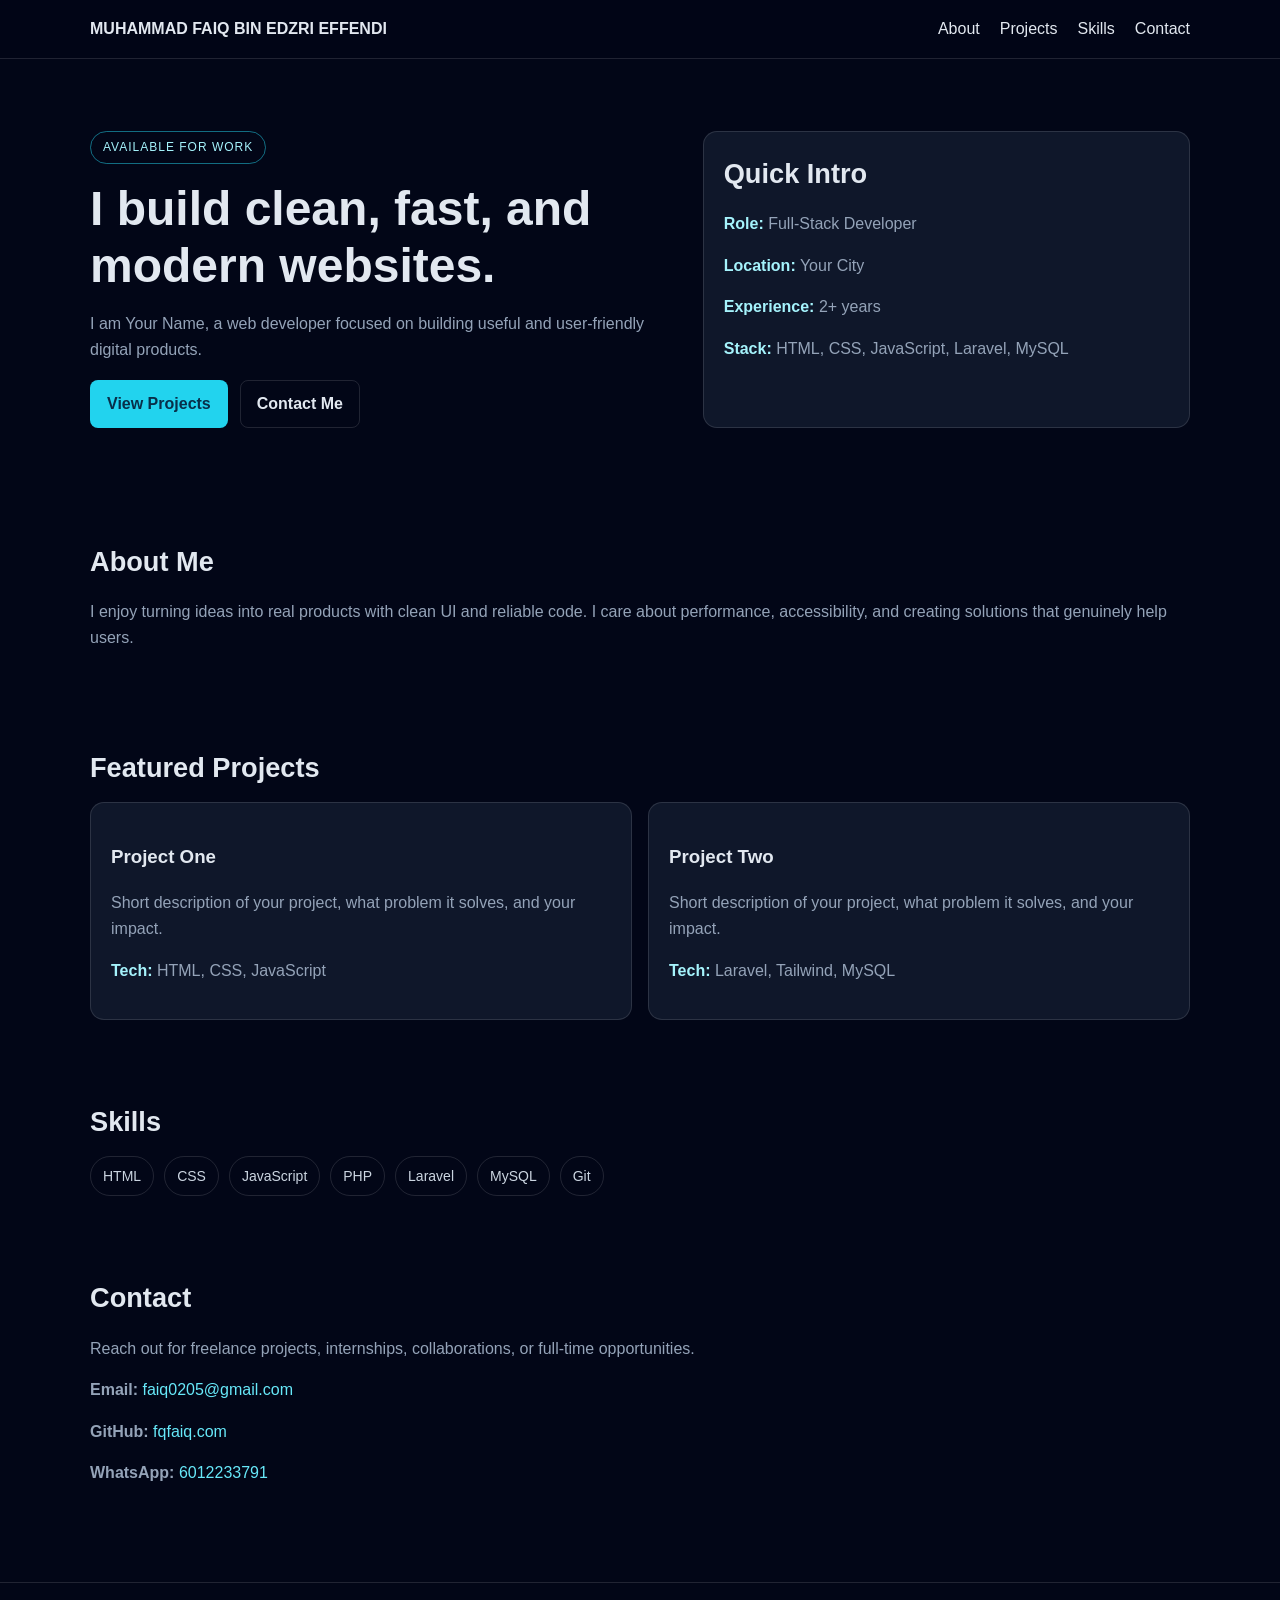
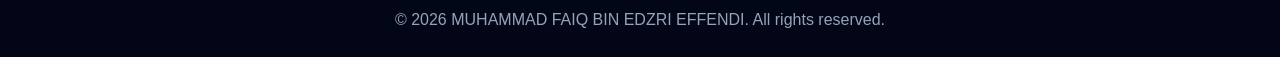
==== index.html @ 5e830b45 "Update index.html" ====
<!DOCTYPE html>
<html lang="en">
<head>
    <meta charset="UTF-8">
    <meta name="viewport" content="width=device-width, initial-scale=1.0">
    <title>MUHAMMAD FAIQ BIN EDZRI EFFENDI | Portfolio</title>
    <meta name="description" content="Personal portfolio website of Your Name.">
    <style>
        :root {
            --bg: #020617;
            --surface: #0f172a;
            --text: #e2e8f0;
            --muted: #94a3b8;
            --accent: #22d3ee;
            --border: rgba(255, 255, 255, 0.12);
        }

        * { box-sizing: border-box; }

        html { scroll-behavior: smooth; }

        body {
            margin: 0;
            font-family: Arial, Helvetica, sans-serif;
            background: var(--bg);
            color: var(--text);
            line-height: 1.6;
        }

        .container {
            width: min(1100px, 92%);
            margin: 0 auto;
        }

        header {
            position: sticky;
            top: 0;
            background: rgba(2, 6, 23, 0.9);
            border-bottom: 1px solid var(--border);
            backdrop-filter: blur(8px);
            z-index: 100;
        }

        nav {
            display: flex;
            justify-content: space-between;
            align-items: center;
            padding: 16px 0;
        }

        nav ul {
            list-style: none;
            display: flex;
            gap: 20px;
            padding: 0;
            margin: 0;
        }

        a { color: inherit; text-decoration: none; }
        nav a:hover { color: var(--accent); }

        .hero {
            display: grid;
            grid-template-columns: 1.2fr 1fr;
            gap: 28px;
            padding: 72px 0;
        }

        .badge {
            display: inline-block;
            padding: 6px 12px;
            border: 1px solid rgba(34, 211, 238, 0.5);
            border-radius: 999px;
            color: #a5f3fc;
            font-size: 12px;
            letter-spacing: 1px;
            text-transform: uppercase;
        }

        h1 { font-size: clamp(2rem, 4vw, 3rem); line-height: 1.2; margin: 16px 0; }
        h2 { font-size: 1.7rem; margin: 0 0 12px; }

        p { color: var(--muted); }

        .btns {
            display: flex;
            flex-wrap: wrap;
            gap: 12px;
            margin-top: 18px;
        }

        .btn {
            padding: 10px 16px;
            border-radius: 8px;
            border: 1px solid var(--border);
            font-weight: 600;
        }

        .btn.primary {
            background: var(--accent);
            color: #082f49;
            border-color: transparent;
        }

        .panel, .card {
            background: var(--surface);
            border: 1px solid var(--border);
            border-radius: 14px;
            padding: 20px;
        }

        section { padding: 40px 0; }

        .projects {
            display: grid;
            grid-template-columns: repeat(2, minmax(0, 1fr));
            gap: 16px;
        }

        .chips {
            display: flex;
            flex-wrap: wrap;
            gap: 10px;
        }

        .chip {
            padding: 8px 12px;
            border: 1px solid var(--border);
            border-radius: 999px;
            color: #cbd5e1;
            font-size: 14px;
        }

        footer {
            border-top: 1px solid var(--border);
            margin-top: 40px;
            padding: 24px 0;
            text-align: center;
            color: var(--muted);
        }

        @media (max-width: 800px) {
            nav ul { display: none; }
            .hero, .projects { grid-template-columns: 1fr; }
        }
    </style>
</head>
<body>
    <header>
        <div class="container">
            <nav>
                <a href="#home"><strong>MUHAMMAD FAIQ BIN EDZRI EFFENDI</strong></a>
                <ul>
                    <li><a href="#about">About</a></li>
                    <li><a href="#projects">Projects</a></li>
                    <li><a href="#skills">Skills</a></li>
                    <li><a href="#contact">Contact</a></li>
                </ul>
            </nav>
        </div>
    </header>

    <main class="container">
        <section id="home" class="hero">
            <div>
                <span class="badge">Available for work</span>
                <h1>I build clean, fast, and modern websites.</h1>
                <p>
                    I am Your Name, a web developer focused on building useful and user-friendly digital products.
                </p>
                <div class="btns">
                    <a class="btn primary" href="#projects">View Projects</a>
                    <a class="btn" href="#contact">Contact Me</a>
                </div>
            </div>

            <aside class="panel">
                <h2>Quick Intro</h2>
                <p><strong style="color:#a5f3fc;">Role:</strong> Full-Stack Developer</p>
                <p><strong style="color:#a5f3fc;">Location:</strong> Your City</p>
                <p><strong style="color:#a5f3fc;">Experience:</strong> 2+ years</p>
                <p><strong style="color:#a5f3fc;">Stack:</strong> HTML, CSS, JavaScript, Laravel, MySQL</p>
            </aside>
        </section>

        <section id="about">
            <h2>About Me</h2>
            <p>
                I enjoy turning ideas into real products with clean UI and reliable code.
                I care about performance, accessibility, and creating solutions that genuinely help users.
            </p>
        </section>

        <section id="projects">
            <h2>Featured Projects</h2>
            <div class="projects">
                <article class="card">
                    <h3>Project One</h3>
                    <p>Short description of your project, what problem it solves, and your impact.</p>
                    <p><strong style="color:#a5f3fc;">Tech:</strong> HTML, CSS, JavaScript</p>
                </article>
                <article class="card">
                    <h3>Project Two</h3>
                    <p>Short description of your project, what problem it solves, and your impact.</p>
                    <p><strong style="color:#a5f3fc;">Tech:</strong> Laravel, Tailwind, MySQL</p>
                </article>
            </div>
        </section>

        <section id="skills">
            <h2>Skills</h2>
            <div class="chips">
                <span class="chip">HTML</span>
                <span class="chip">CSS</span>
                <span class="chip">JavaScript</span>
                <span class="chip">PHP</span>
                <span class="chip">Laravel</span>
                <span class="chip">MySQL</span>
                <span class="chip">Git</span>
            </div>
        </section>

        <section id="contact">
            <h2>Contact</h2>
            <p>Reach out for freelance projects, internships, collaborations, or full-time opportunities.</p>
            <p><strong>Email:</strong> <a href="mailto:faiq0205@gmail.com" style="color:#67e8f9;">faiq0205@gmail.com</a></p>
            <p><strong>GitHub:</strong> <a href="https://fqfaiq.com/yourusername" style="color:#67e8f9;">fqfaiq.com</a></p>
            <p><strong>WhatsApp:</strong> <a href="https://wa.me/6012233791" style="color:#67e8f9;">6012233791</a></p>
        </section>
    </main>

    <footer>
        <div class="container">© <span id="year"></span> MUHAMMAD FAIQ BIN EDZRI EFFENDI. All rights reserved.</div>
    </footer>

    <script>
        document.getElementById("year").textContent = new Date().getFullYear();
    </script>
</body>
</html>
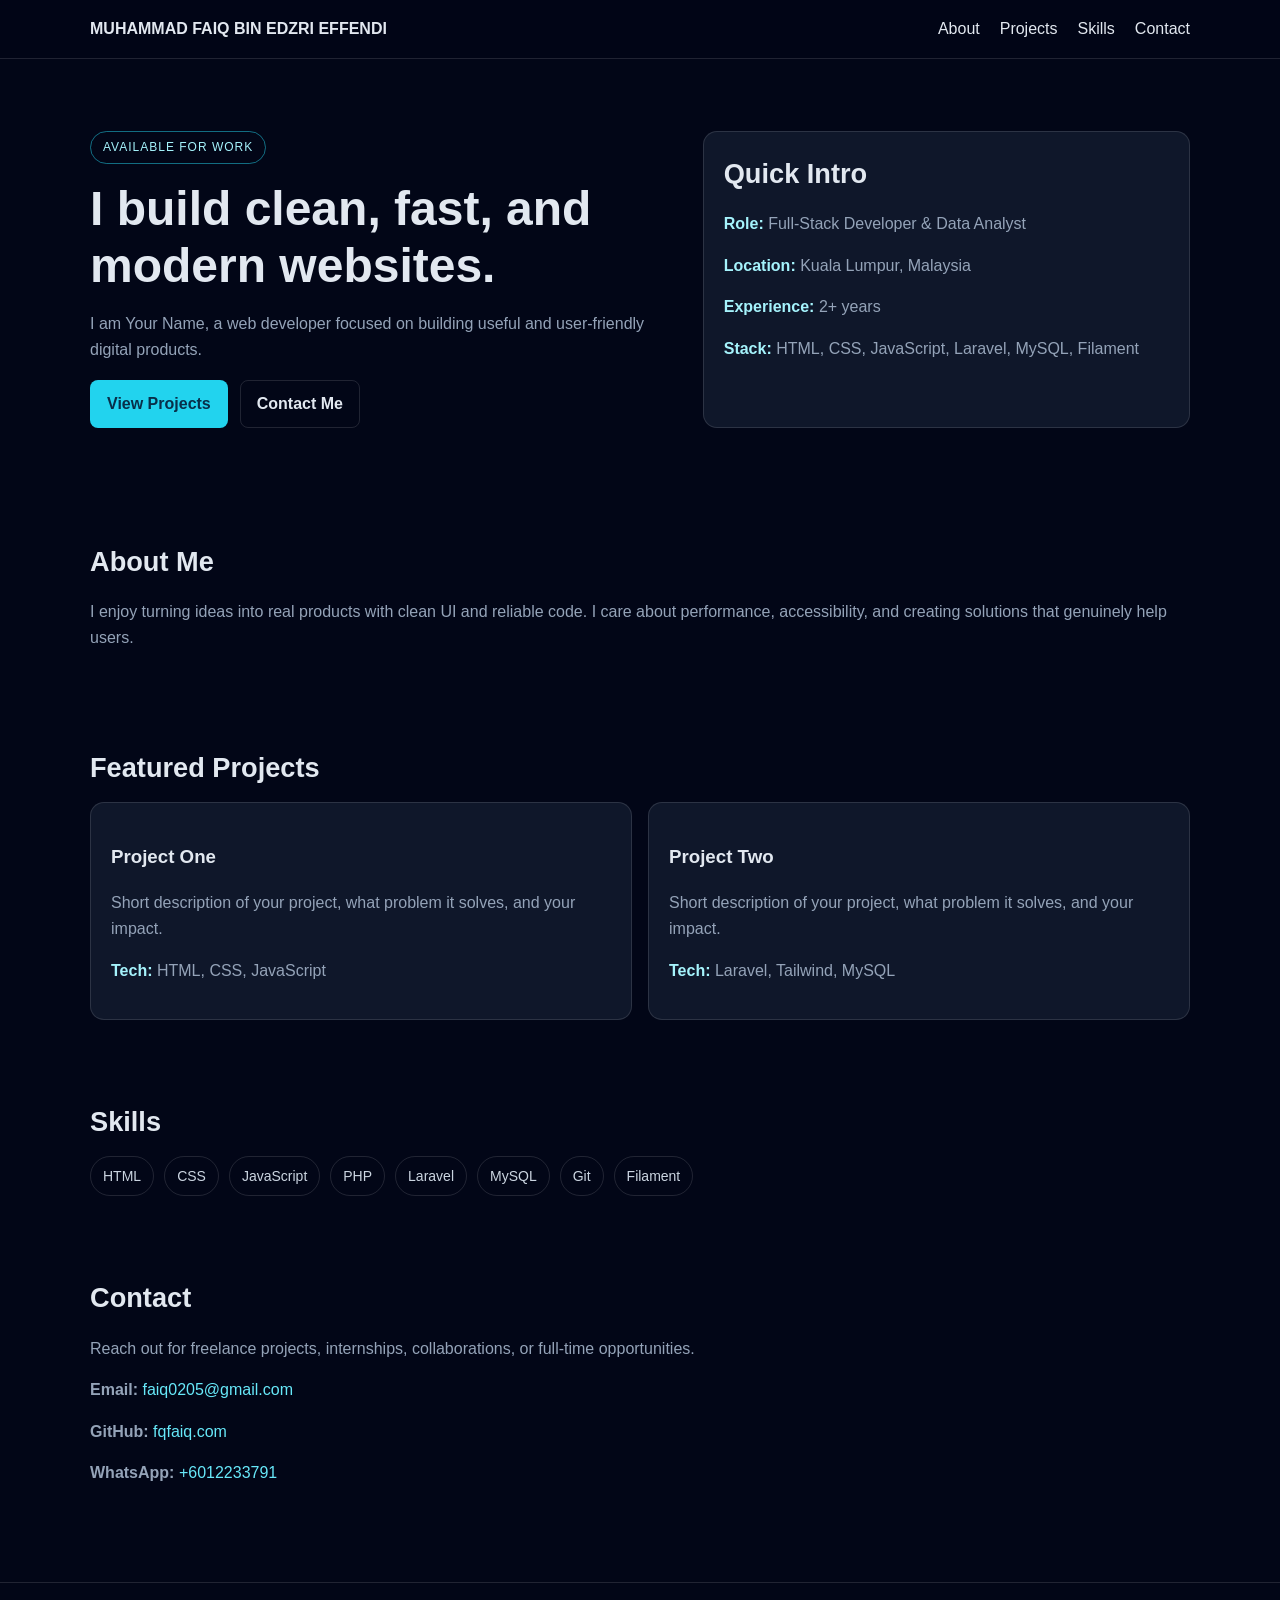
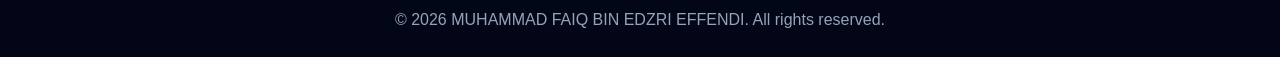
==== commit f784a2b7: "More update on the portfolio" ====
--- a/index.html
+++ b/index.html
@@ -3,7 +3,7 @@
 <head>
     <meta charset="UTF-8">
     <meta name="viewport" content="width=device-width, initial-scale=1.0">
-    <title>MUHAMMAD FAIQ BIN EDZRI EFFENDI | Portfolio</title>
+    <title>Portfolio</title>
     <meta name="description" content="Personal portfolio website of Your Name.">
     <style>
         :root {
@@ -176,10 +176,10 @@
 
             <aside class="panel">
                 <h2>Quick Intro</h2>
-                <p><strong style="color:#a5f3fc;">Role:</strong> Full-Stack Developer</p>
-                <p><strong style="color:#a5f3fc;">Location:</strong> Your City</p>
+                <p><strong style="color:#a5f3fc;">Role:</strong> Full-Stack Developer & Data Analyst</p>
+                <p><strong style="color:#a5f3fc;">Location:</strong> Kuala Lumpur, Malaysia</p>
                 <p><strong style="color:#a5f3fc;">Experience:</strong> 2+ years</p>
-                <p><strong style="color:#a5f3fc;">Stack:</strong> HTML, CSS, JavaScript, Laravel, MySQL</p>
+                <p><strong style="color:#a5f3fc;">Stack:</strong> HTML, CSS, JavaScript, Laravel, MySQL, Filament</p>
             </aside>
         </section>
 
@@ -217,6 +217,7 @@
                 <span class="chip">Laravel</span>
                 <span class="chip">MySQL</span>
                 <span class="chip">Git</span>
+                <span class="chip">Filament</span>
             </div>
         </section>
 
@@ -224,8 +225,8 @@
             <h2>Contact</h2>
             <p>Reach out for freelance projects, internships, collaborations, or full-time opportunities.</p>
             <p><strong>Email:</strong> <a href="mailto:faiq0205@gmail.com" style="color:#67e8f9;">faiq0205@gmail.com</a></p>
-            <p><strong>GitHub:</strong> <a href="https://fqfaiq.com/yourusername" style="color:#67e8f9;">fqfaiq.com</a></p>
-            <p><strong>WhatsApp:</strong> <a href="https://wa.me/6012233791" style="color:#67e8f9;">6012233791</a></p>
+            <p><strong>GitHub:</strong> <a href="https://github.com/fqfaiq" style="color:#67e8f9;">fqfaiq.com</a></p>
+            <p><strong>WhatsApp:</strong> <a href="https://wa.me/6012233791" style="color:#67e8f9;">+6012233791</a></p>
         </section>
     </main>
 
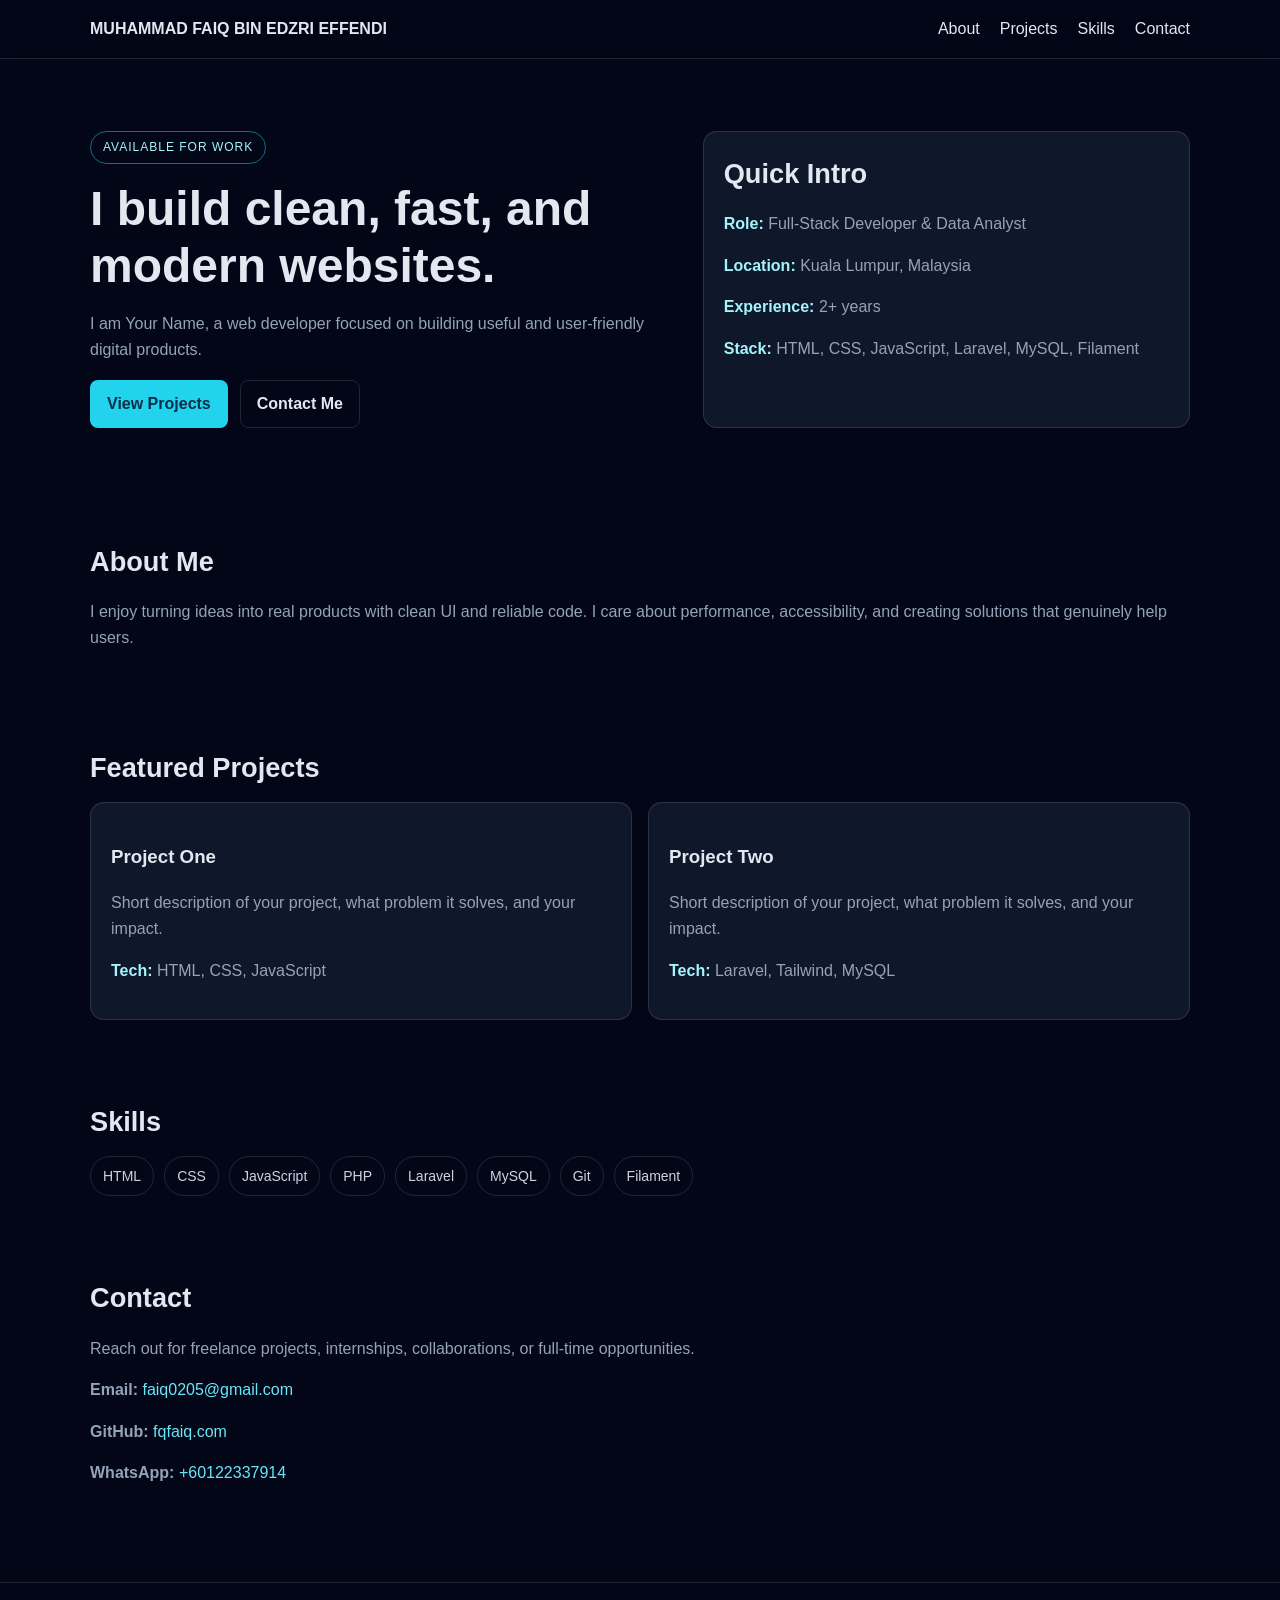
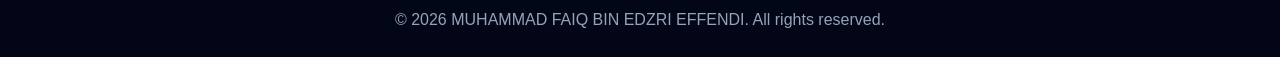
==== commit 3592a39e: "little changes" ====
--- a/index.html
+++ b/index.html
@@ -226,7 +226,7 @@
             <p>Reach out for freelance projects, internships, collaborations, or full-time opportunities.</p>
             <p><strong>Email:</strong> <a href="mailto:faiq0205@gmail.com" style="color:#67e8f9;">faiq0205@gmail.com</a></p>
             <p><strong>GitHub:</strong> <a href="https://github.com/fqfaiq" style="color:#67e8f9;">fqfaiq.com</a></p>
-            <p><strong>WhatsApp:</strong> <a href="https://wa.me/6012233791" style="color:#67e8f9;">+6012233791</a></p>
+            <p><strong>WhatsApp:</strong> <a href="https://wa.me/+60122337914" style="color:#67e8f9;">+60122337914</a></p>
         </section>
     </main>
 
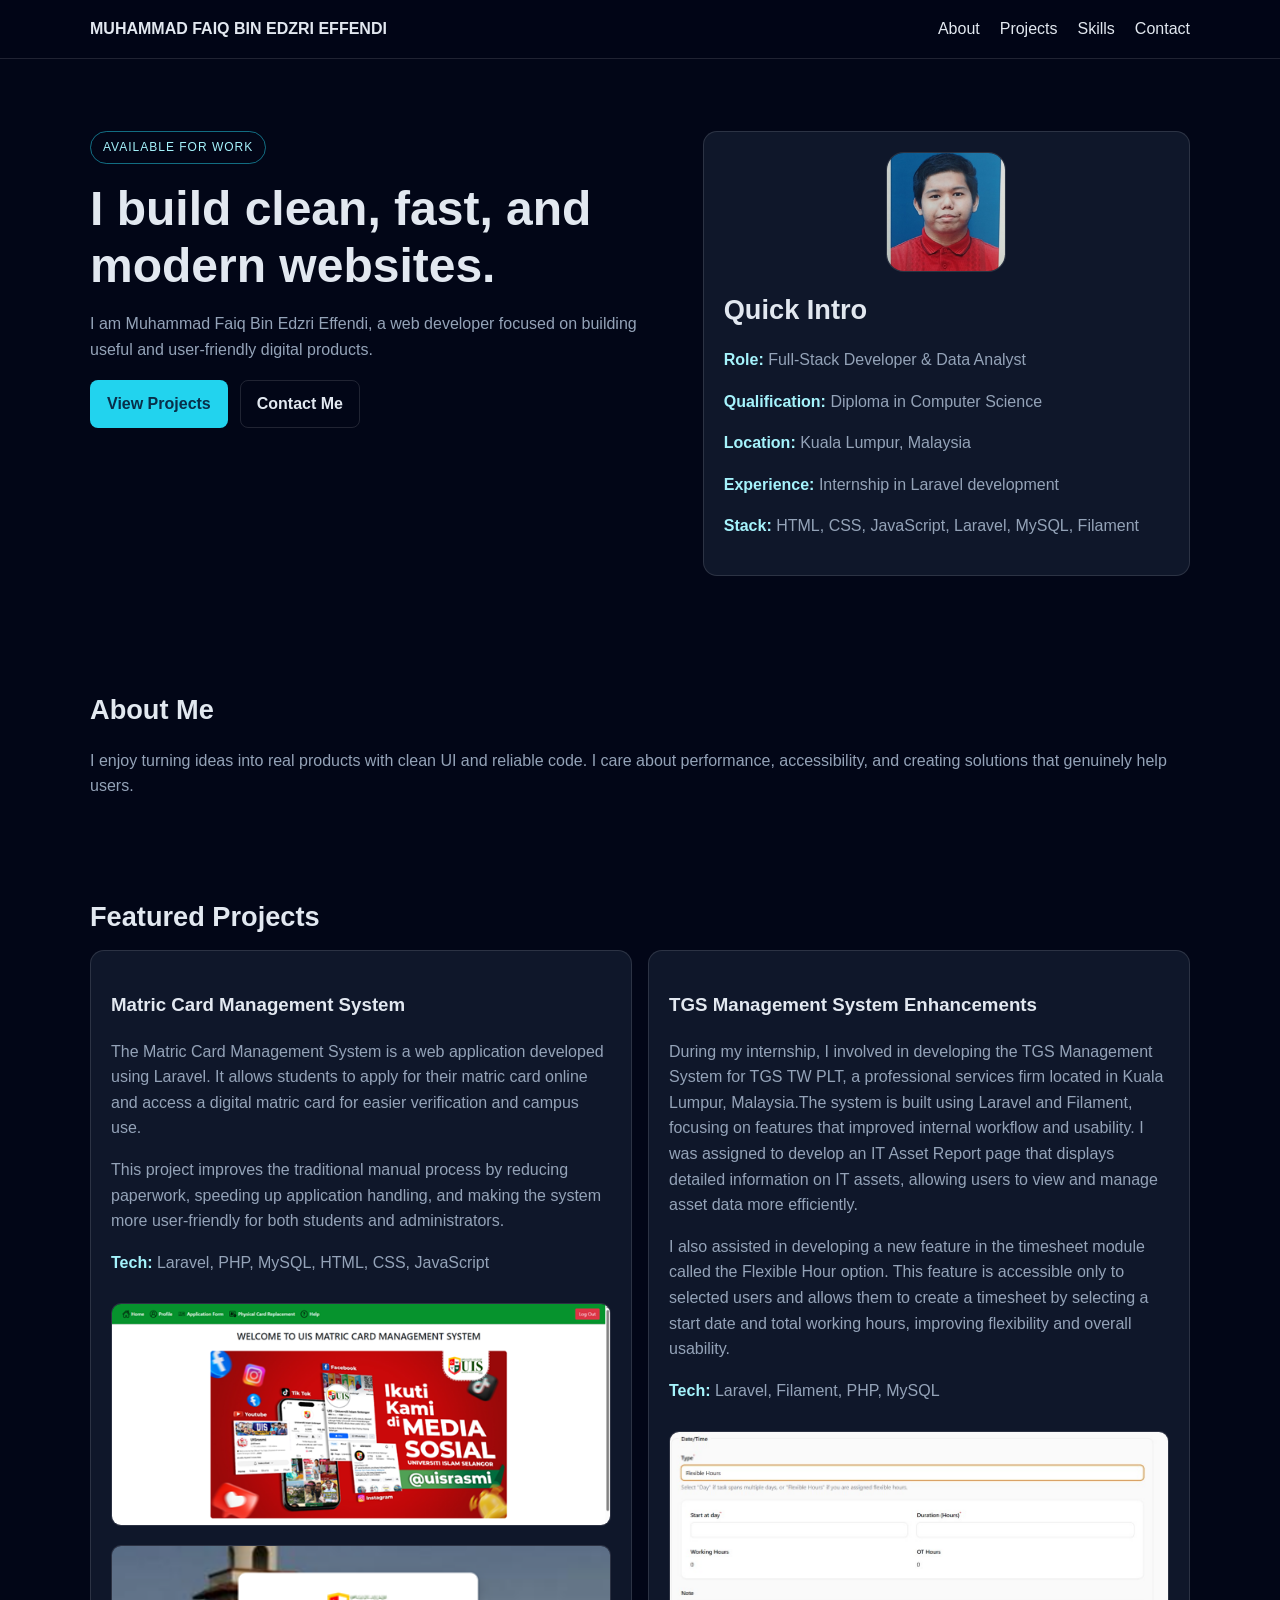
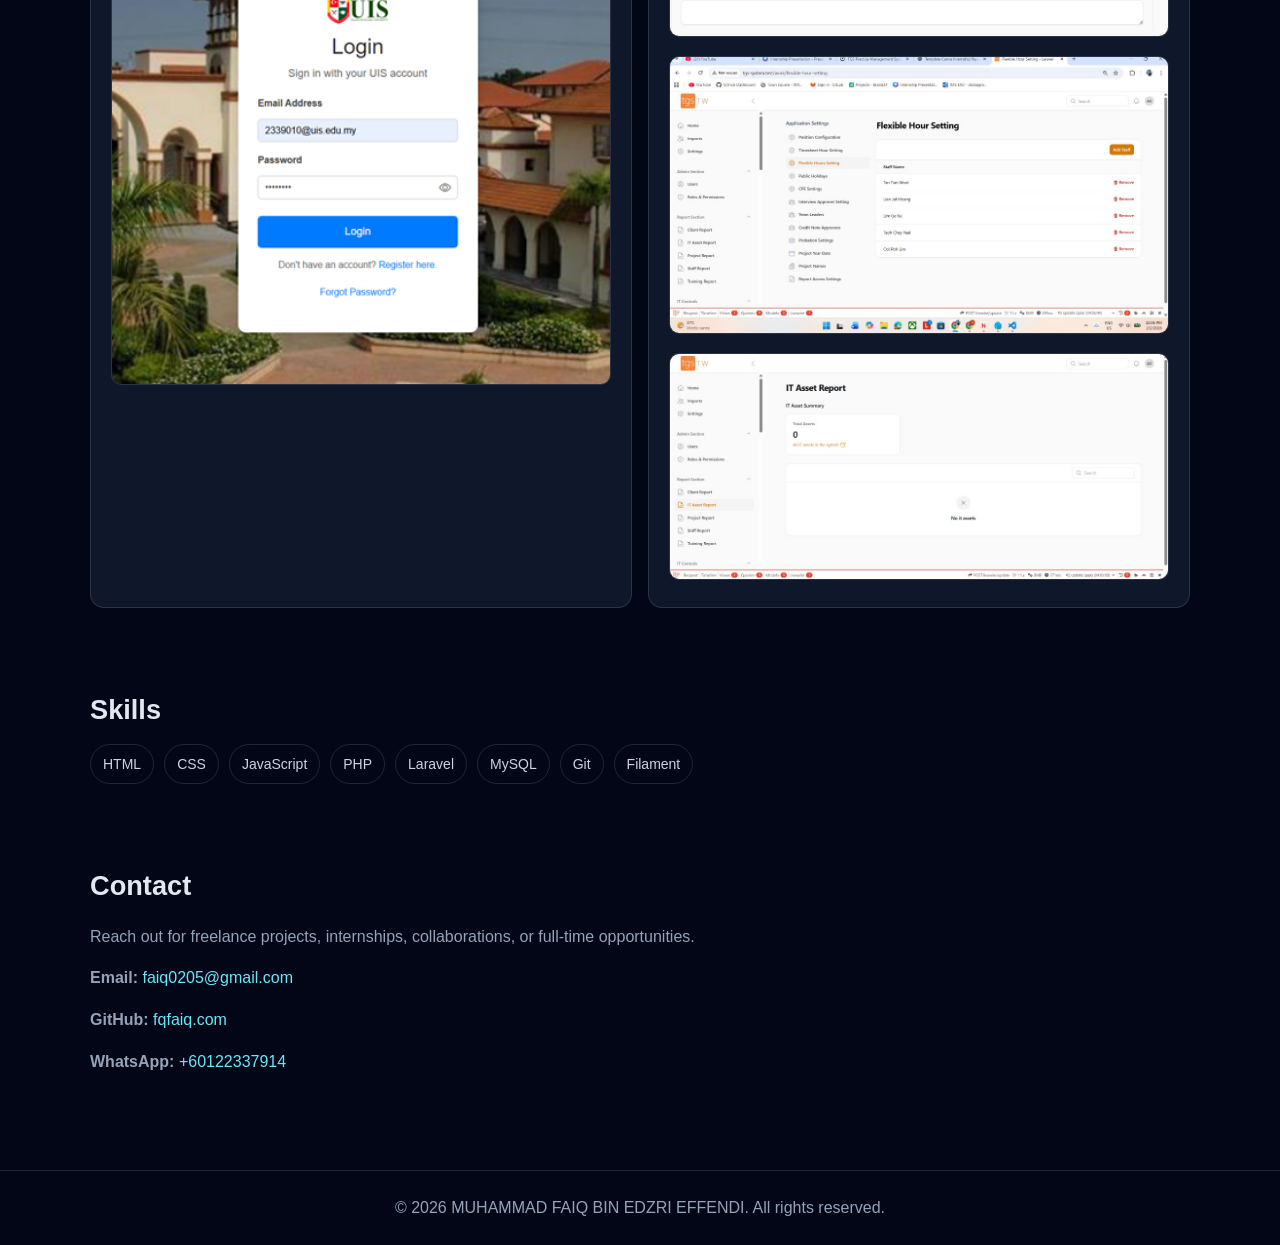
==== commit b0682805: "huge change" ====
--- a/index.html
+++ b/index.html
@@ -77,6 +77,41 @@
             text-transform: uppercase;
         }
 
+        .avatar {
+            width: 120px;
+            height: 120px;
+            border-radius: 18px;
+            border: 1px solid var(--border);
+            background: rgba(15, 23, 42, 0.7);
+            overflow: hidden;
+            position: relative;
+        }
+
+        .avatar img {
+            width: 100%;
+            height: 100%;
+            object-fit: cover;
+            display: none;
+        }
+
+        .avatar-fallback {
+            position: absolute;
+            inset: 0;
+            display: flex;
+            align-items: center;
+            justify-content: center;
+            text-align: center;
+            padding: 12px;
+            color: var(--muted);
+            font-size: 12px;
+        }
+
+        .avatar-row {
+            display: flex;
+            justify-content: center;
+            margin-bottom: 16px;
+        }
+
         h1 { font-size: clamp(2rem, 4vw, 3rem); line-height: 1.2; margin: 16px 0; }
         h2 { font-size: 1.7rem; margin: 0 0 12px; }
 
@@ -115,6 +150,15 @@
             display: grid;
             grid-template-columns: repeat(2, minmax(0, 1fr));
             gap: 16px;
+        }
+
+        .project-shot {
+            width: 100%;
+            border-radius: 10px;
+            border: 1px solid var(--border);
+            margin-top: 12px;
+            object-fit: cover;
+            background: rgba(15, 23, 42, 0.6);
         }
 
         .chips {
@@ -166,7 +210,7 @@
                 <span class="badge">Available for work</span>
                 <h1>I build clean, fast, and modern websites.</h1>
                 <p>
-                    I am Your Name, a web developer focused on building useful and user-friendly digital products.
+                    I am Muhammad Faiq Bin Edzri Effendi, a web developer focused on building useful and user-friendly digital products.
                 </p>
                 <div class="btns">
                     <a class="btn primary" href="#projects">View Projects</a>
@@ -175,10 +219,17 @@
             </div>
 
             <aside class="panel">
+                <div class="avatar-row">
+                    <div class="avatar">
+                        <img id="profileImg" src="profile.png" alt="Profile photo">
+                        <div class="avatar-fallback" id="profileFallback">Add your photo<br/>(`profile.png`)</div>
+                    </div>
+                </div>
                 <h2>Quick Intro</h2>
                 <p><strong style="color:#a5f3fc;">Role:</strong> Full-Stack Developer & Data Analyst</p>
+                <p><strong style="color:#a5f3fc;">Qualification:</strong> Diploma in Computer Science</p>
                 <p><strong style="color:#a5f3fc;">Location:</strong> Kuala Lumpur, Malaysia</p>
-                <p><strong style="color:#a5f3fc;">Experience:</strong> 2+ years</p>
+                <p><strong style="color:#a5f3fc;">Experience:</strong> Internship in Laravel development</p>
                 <p><strong style="color:#a5f3fc;">Stack:</strong> HTML, CSS, JavaScript, Laravel, MySQL, Filament</p>
             </aside>
         </section>
@@ -195,14 +246,37 @@
             <h2>Featured Projects</h2>
             <div class="projects">
                 <article class="card">
-                    <h3>Project One</h3>
-                    <p>Short description of your project, what problem it solves, and your impact.</p>
-                    <p><strong style="color:#a5f3fc;">Tech:</strong> HTML, CSS, JavaScript</p>
+                    <h3>Matric Card Management System</h3>
+                    <p>
+                        The Matric Card Management System is a web application developed using Laravel.
+                        It allows students to apply for their matric card online and access a digital matric card
+                        for easier verification and campus use.
+                    </p>
+                    <p>
+                        This project improves the traditional manual process by reducing paperwork,
+                        speeding up application handling, and making the system more user-friendly for
+                        both students and administrators.
+                    </p>
+                    <p><strong style="color:#a5f3fc;">Tech:</strong> Laravel, PHP, MySQL, HTML, CSS, JavaScript</p>
+                    <img class="project-shot" src="matric-homepage.png" alt="Matric Card Management System homepage">
+                    <img class="project-shot" src="matric-login.png" alt="Matric Card Management System login page">
                 </article>
                 <article class="card">
-                    <h3>Project Two</h3>
-                    <p>Short description of your project, what problem it solves, and your impact.</p>
-                    <p><strong style="color:#a5f3fc;">Tech:</strong> Laravel, Tailwind, MySQL</p>
+                    <h3>TGS Management System Enhancements</h3>
+                    <p>
+                        During my internship, I involved in developing the TGS Management System for TGS TW PLT, a professional services firm located in Kuala Lumpur, Malaysia.The system is built using Laravel and Filament, focusing on features that improved internal workflow and usability.
+                        I was assigned to develop an IT Asset Report page that displays detailed information on IT assets,
+                        allowing users to view and manage asset data more efficiently.
+                    </p>
+                    <p>
+                        I also assisted in developing a new feature in the timesheet module called the Flexible Hour option.
+                        This feature is accessible only to selected users and allows them to create a timesheet by selecting
+                        a start date and total working hours, improving flexibility and overall usability.
+                    </p>
+                    <p><strong style="color:#a5f3fc;">Tech:</strong> Laravel, Filament, PHP, MySQL</p>
+                    <img class="project-shot" src="intern-flexible-form.png" alt="Flexible Hour form in timesheet module">
+                    <img class="project-shot" src="intern-it-asset-report.png" alt="IT Asset Report page showing asset information">
+                    <img class="project-shot" src="intern-flexible-form-2.png" alt="Additional Flexible Hour timesheet view">
                 </article>
             </div>
         </section>
@@ -236,6 +310,20 @@
 
     <script>
         document.getElementById("year").textContent = new Date().getFullYear();
+
+        // Show the fallback placeholder if the profile image isn't present.
+        const profileImg = document.getElementById("profileImg");
+        const profileFallback = document.getElementById("profileFallback");
+        if (profileImg && profileFallback) {
+            profileImg.addEventListener("load", () => {
+                profileImg.style.display = "block";
+                profileFallback.style.display = "none";
+            });
+            profileImg.addEventListener("error", () => {
+                profileImg.style.display = "none";
+                profileFallback.style.display = "flex";
+            });
+        }
     </script>
 </body>
 </html>
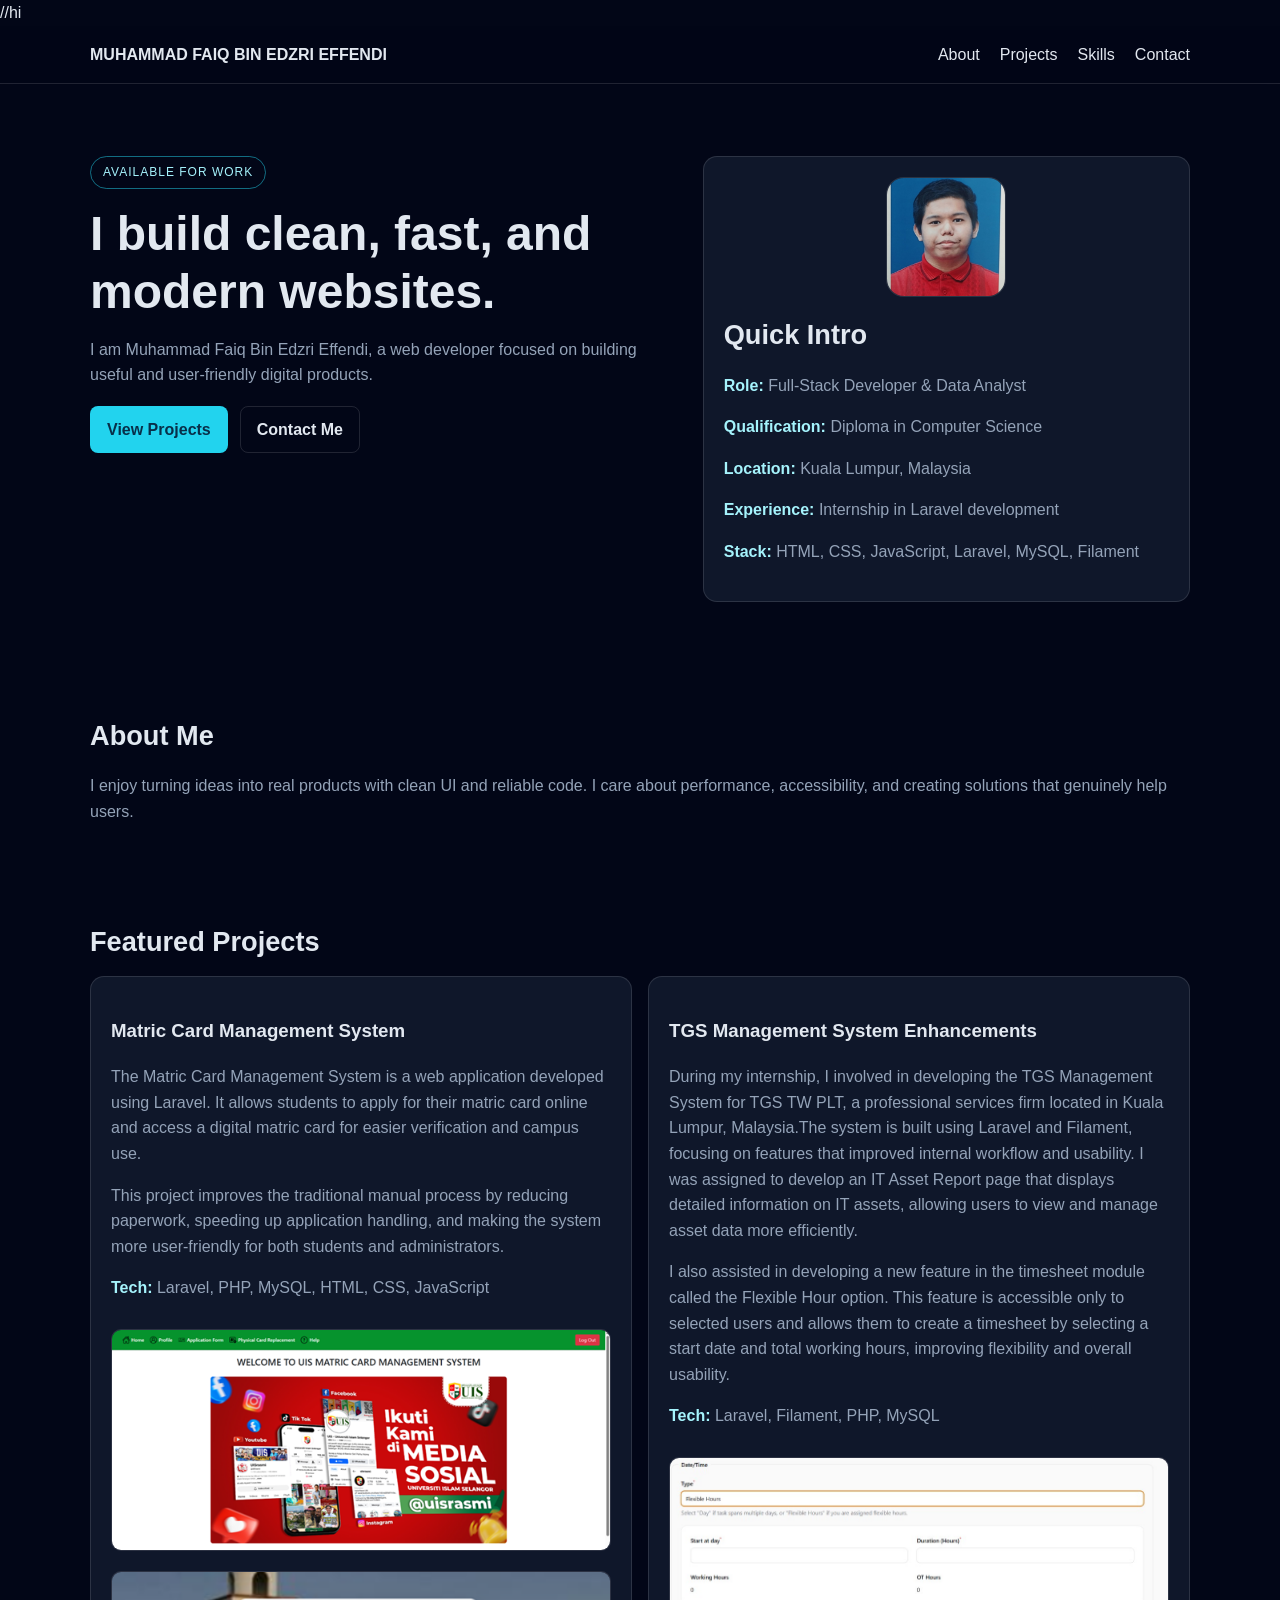
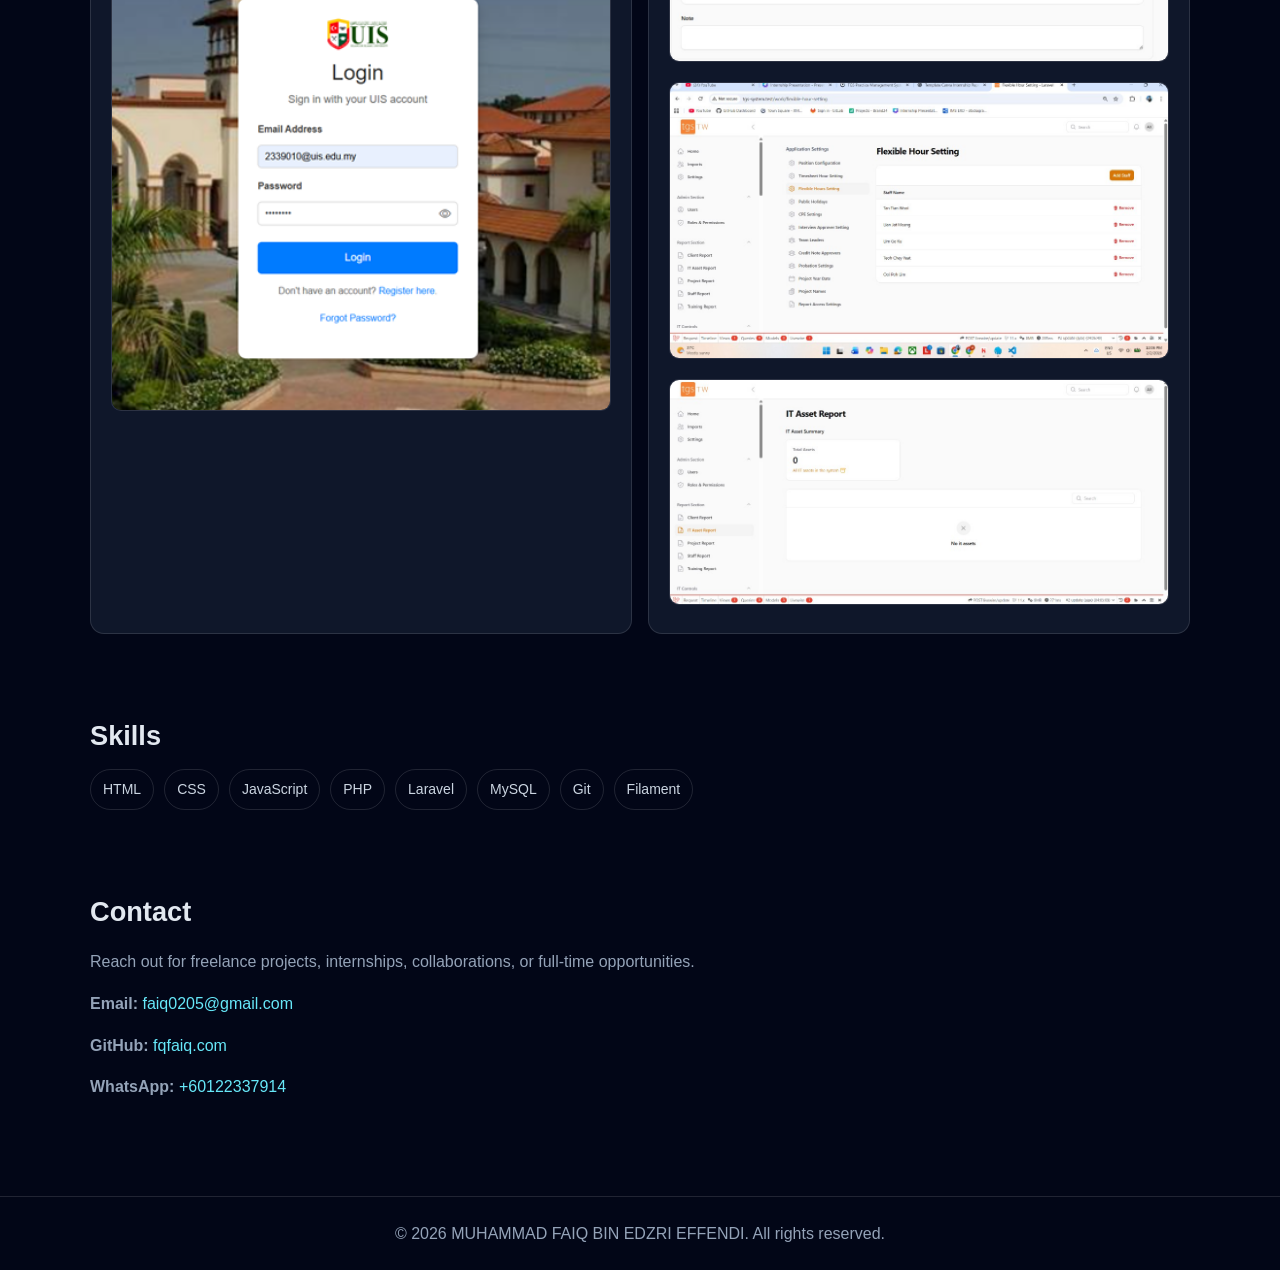
==== commit 7303b849: "add comment" ====
--- a/index.html
+++ b/index.html
@@ -1,6 +1,6 @@
 <!DOCTYPE html>
 <html lang="en">
-<head>
+<head>//hi
     <meta charset="UTF-8">
     <meta name="viewport" content="width=device-width, initial-scale=1.0">
     <title>Portfolio</title>
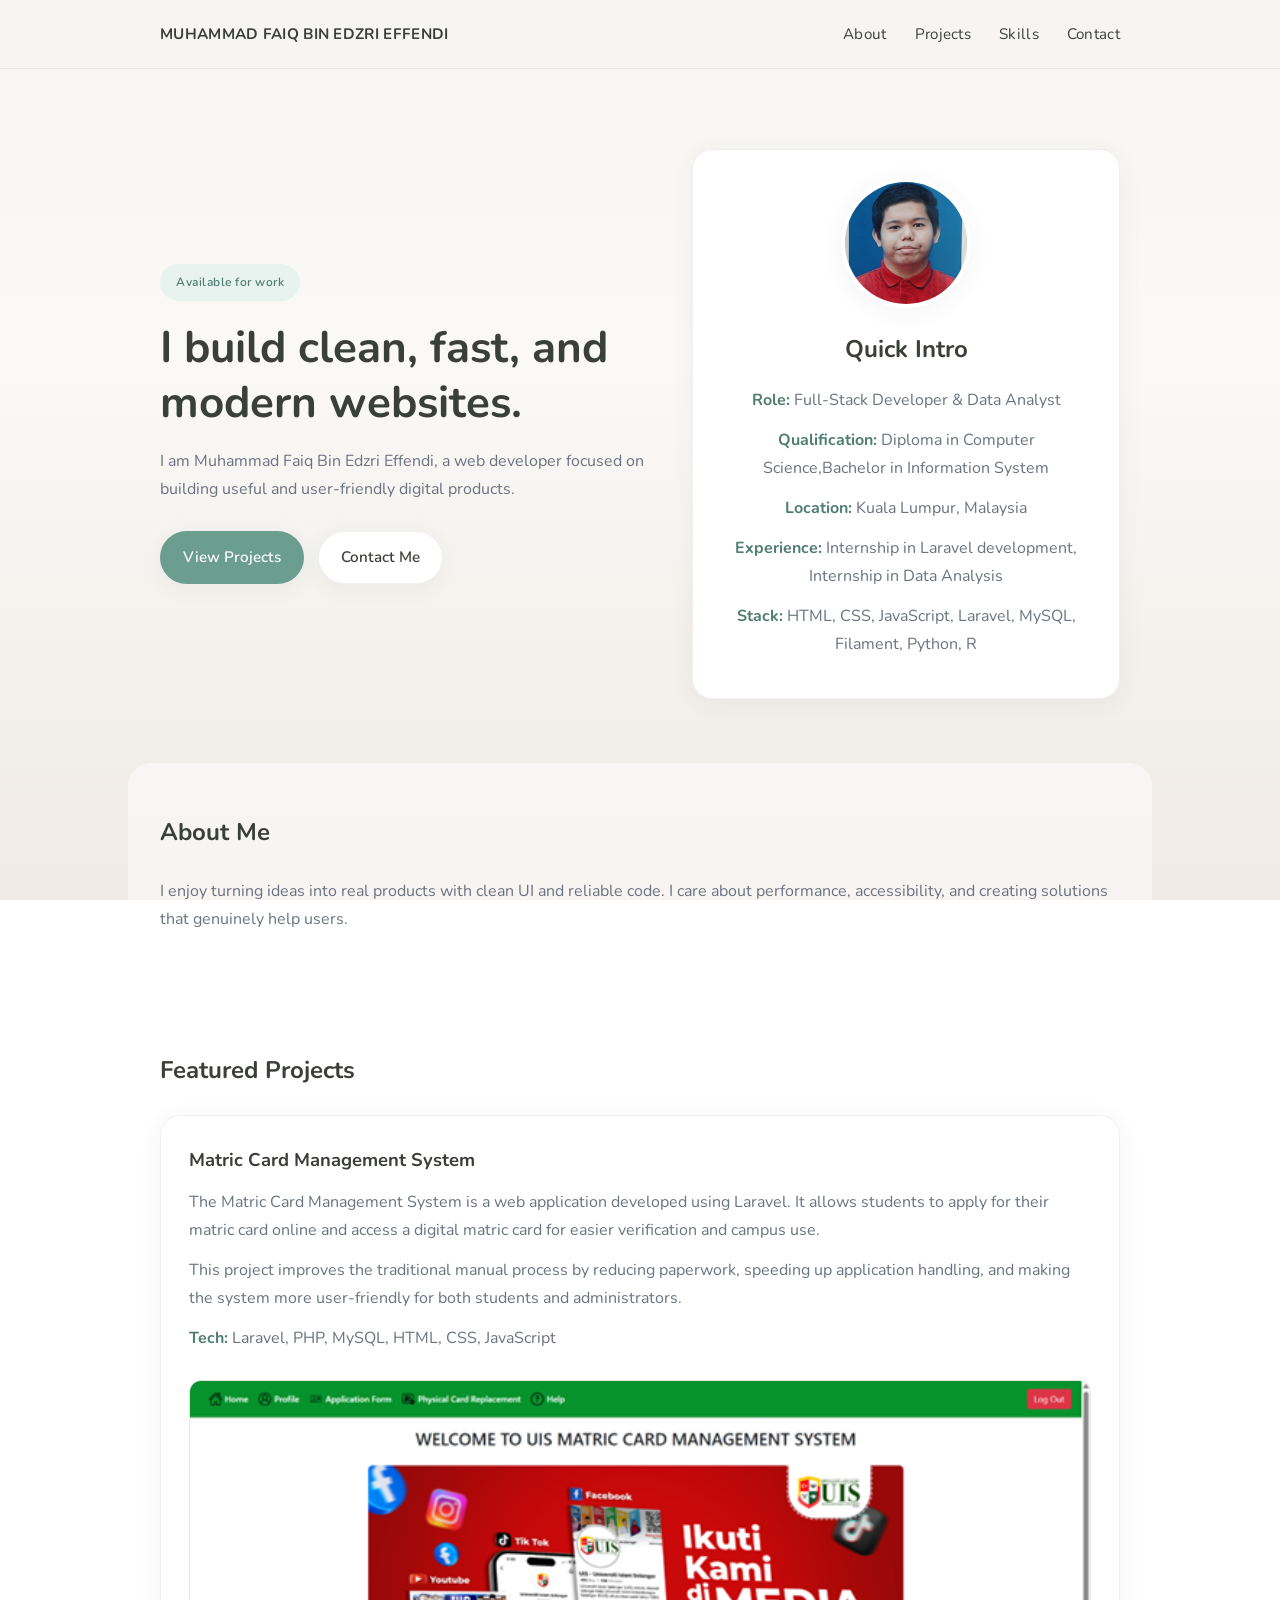
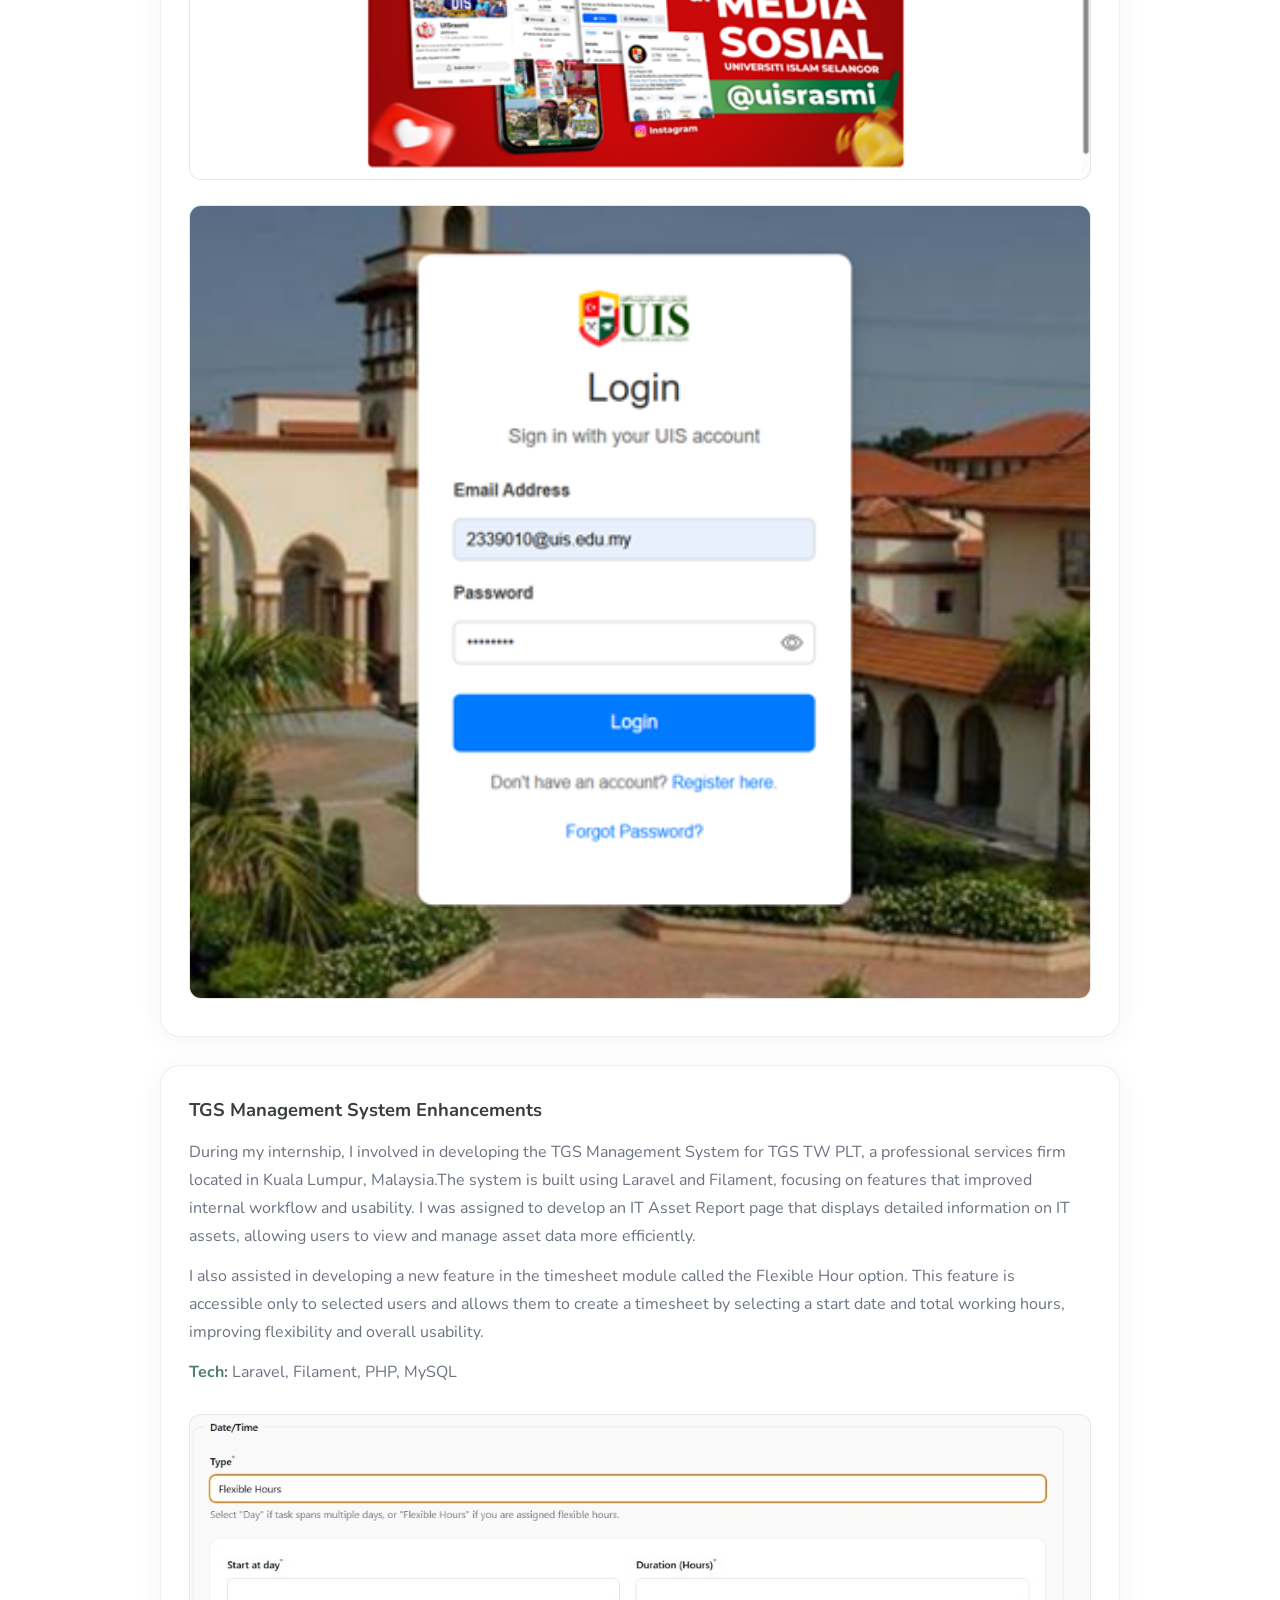
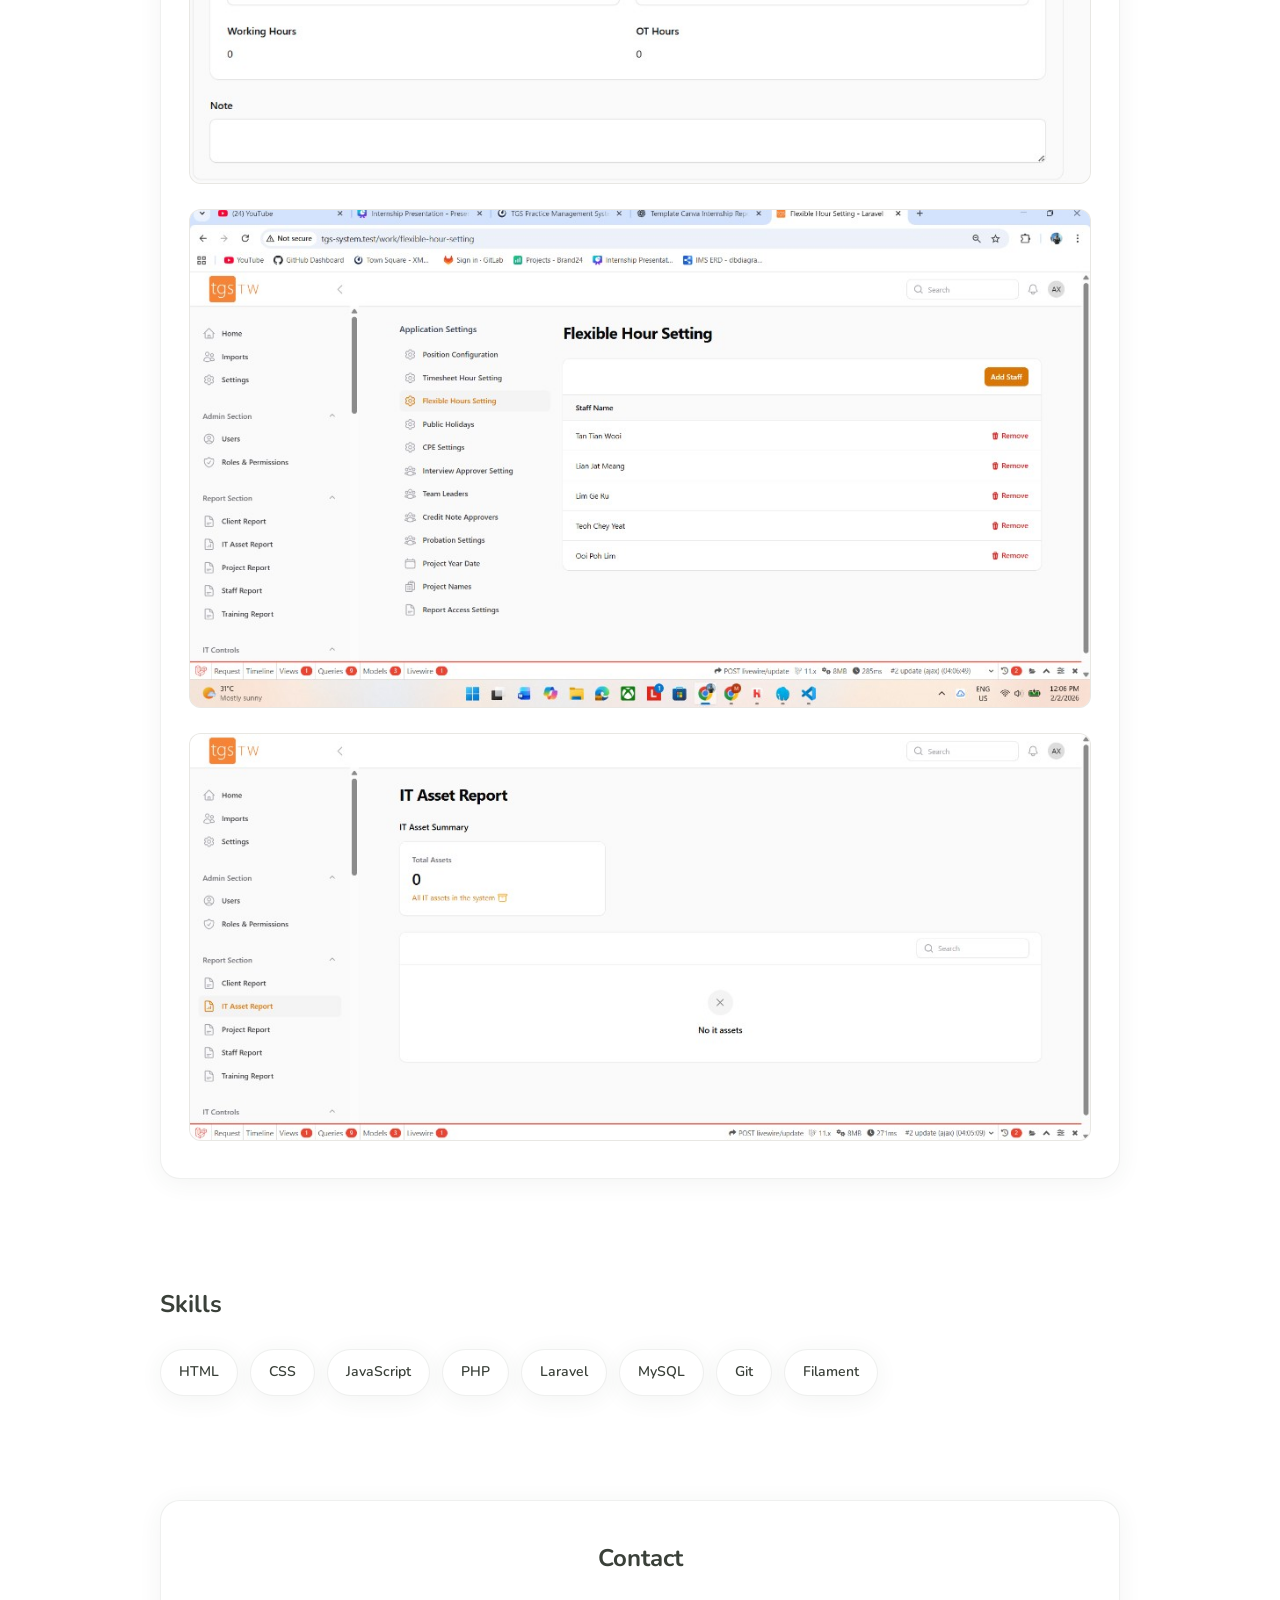
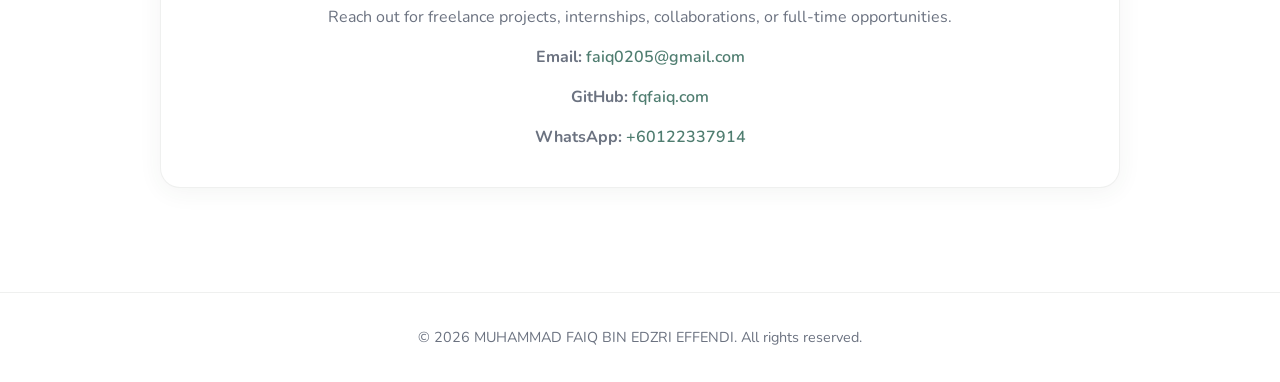
==== commit 032615b2: "add new css file and change design" ====
--- a/index.html
+++ b/index.html
@@ -1,193 +1,14 @@
 <!DOCTYPE html>
 <html lang="en">
-<head>//hi
+<head>
     <meta charset="UTF-8">
     <meta name="viewport" content="width=device-width, initial-scale=1.0">
     <title>Portfolio</title>
-    <meta name="description" content="Personal portfolio website of Your Name.">
-    <style>
-        :root {
-            --bg: #020617;
-            --surface: #0f172a;
-            --text: #e2e8f0;
-            --muted: #94a3b8;
-            --accent: #22d3ee;
-            --border: rgba(255, 255, 255, 0.12);
-        }
-
-        * { box-sizing: border-box; }
-
-        html { scroll-behavior: smooth; }
-
-        body {
-            margin: 0;
-            font-family: Arial, Helvetica, sans-serif;
-            background: var(--bg);
-            color: var(--text);
-            line-height: 1.6;
-        }
-
-        .container {
-            width: min(1100px, 92%);
-            margin: 0 auto;
-        }
-
-        header {
-            position: sticky;
-            top: 0;
-            background: rgba(2, 6, 23, 0.9);
-            border-bottom: 1px solid var(--border);
-            backdrop-filter: blur(8px);
-            z-index: 100;
-        }
-
-        nav {
-            display: flex;
-            justify-content: space-between;
-            align-items: center;
-            padding: 16px 0;
-        }
-
-        nav ul {
-            list-style: none;
-            display: flex;
-            gap: 20px;
-            padding: 0;
-            margin: 0;
-        }
-
-        a { color: inherit; text-decoration: none; }
-        nav a:hover { color: var(--accent); }
-
-        .hero {
-            display: grid;
-            grid-template-columns: 1.2fr 1fr;
-            gap: 28px;
-            padding: 72px 0;
-        }
-
-        .badge {
-            display: inline-block;
-            padding: 6px 12px;
-            border: 1px solid rgba(34, 211, 238, 0.5);
-            border-radius: 999px;
-            color: #a5f3fc;
-            font-size: 12px;
-            letter-spacing: 1px;
-            text-transform: uppercase;
-        }
-
-        .avatar {
-            width: 120px;
-            height: 120px;
-            border-radius: 18px;
-            border: 1px solid var(--border);
-            background: rgba(15, 23, 42, 0.7);
-            overflow: hidden;
-            position: relative;
-        }
-
-        .avatar img {
-            width: 100%;
-            height: 100%;
-            object-fit: cover;
-            display: none;
-        }
-
-        .avatar-fallback {
-            position: absolute;
-            inset: 0;
-            display: flex;
-            align-items: center;
-            justify-content: center;
-            text-align: center;
-            padding: 12px;
-            color: var(--muted);
-            font-size: 12px;
-        }
-
-        .avatar-row {
-            display: flex;
-            justify-content: center;
-            margin-bottom: 16px;
-        }
-
-        h1 { font-size: clamp(2rem, 4vw, 3rem); line-height: 1.2; margin: 16px 0; }
-        h2 { font-size: 1.7rem; margin: 0 0 12px; }
-
-        p { color: var(--muted); }
-
-        .btns {
-            display: flex;
-            flex-wrap: wrap;
-            gap: 12px;
-            margin-top: 18px;
-        }
-
-        .btn {
-            padding: 10px 16px;
-            border-radius: 8px;
-            border: 1px solid var(--border);
-            font-weight: 600;
-        }
-
-        .btn.primary {
-            background: var(--accent);
-            color: #082f49;
-            border-color: transparent;
-        }
-
-        .panel, .card {
-            background: var(--surface);
-            border: 1px solid var(--border);
-            border-radius: 14px;
-            padding: 20px;
-        }
-
-        section { padding: 40px 0; }
-
-        .projects {
-            display: grid;
-            grid-template-columns: repeat(2, minmax(0, 1fr));
-            gap: 16px;
-        }
-
-        .project-shot {
-            width: 100%;
-            border-radius: 10px;
-            border: 1px solid var(--border);
-            margin-top: 12px;
-            object-fit: cover;
-            background: rgba(15, 23, 42, 0.6);
-        }
-
-        .chips {
-            display: flex;
-            flex-wrap: wrap;
-            gap: 10px;
-        }
-
-        .chip {
-            padding: 8px 12px;
-            border: 1px solid var(--border);
-            border-radius: 999px;
-            color: #cbd5e1;
-            font-size: 14px;
-        }
-
-        footer {
-            border-top: 1px solid var(--border);
-            margin-top: 40px;
-            padding: 24px 0;
-            text-align: center;
-            color: var(--muted);
-        }
-
-        @media (max-width: 800px) {
-            nav ul { display: none; }
-            .hero, .projects { grid-template-columns: 1fr; }
-        }
-    </style>
+    <meta name="description" content="Personal portfolio website of Muhammad Faiq Bin Edzri Effendi.">
+    <link rel="preconnect" href="https://fonts.googleapis.com">
+    <link rel="preconnect" href="https://fonts.gstatic.com" crossorigin>
+    <link href="https://fonts.googleapis.com/css2?family=Nunito:wght@400;600;700&display=swap" rel="stylesheet">
+    <link rel="stylesheet" href="css/style.css">
 </head>
 <body>
     <header>
@@ -226,16 +47,16 @@
                     </div>
                 </div>
                 <h2>Quick Intro</h2>
-                <p><strong style="color:#a5f3fc;">Role:</strong> Full-Stack Developer & Data Analyst</p>
-                <p><strong style="color:#a5f3fc;">Qualification:</strong> Diploma in Computer Science</p>
-                <p><strong style="color:#a5f3fc;">Location:</strong> Kuala Lumpur, Malaysia</p>
-                <p><strong style="color:#a5f3fc;">Experience:</strong> Internship in Laravel development</p>
-                <p><strong style="color:#a5f3fc;">Stack:</strong> HTML, CSS, JavaScript, Laravel, MySQL, Filament</p>
+                <p><strong class="accent-label">Role:</strong> Full-Stack Developer & Data Analyst</p>
+                <p><strong class="accent-label">Qualification:</strong> Diploma in Computer Science,Bachelor in Information System</p>
+                <p><strong class="accent-label">Location:</strong> Kuala Lumpur, Malaysia</p>
+                <p><strong class="accent-label">Experience:</strong> Internship in Laravel development, Internship in Data Analysis</p>
+                <p><strong class="accent-label">Stack:</strong> HTML, CSS, JavaScript, Laravel, MySQL, Filament, Python, R</p>
             </aside>
         </section>
 
-        <section id="about">
-            <h2>About Me</h2>
+        <section id="about" class="section-alt">
+            <h2 class="section-title">About Me</h2>
             <p>
                 I enjoy turning ideas into real products with clean UI and reliable code.
                 I care about performance, accessibility, and creating solutions that genuinely help users.
@@ -243,7 +64,7 @@
         </section>
 
         <section id="projects">
-            <h2>Featured Projects</h2>
+            <h2 class="section-title">Featured Projects</h2>
             <div class="projects">
                 <article class="card">
                     <h3>Matric Card Management System</h3>
@@ -257,7 +78,7 @@
                         speeding up application handling, and making the system more user-friendly for
                         both students and administrators.
                     </p>
-                    <p><strong style="color:#a5f3fc;">Tech:</strong> Laravel, PHP, MySQL, HTML, CSS, JavaScript</p>
+                    <p><strong class="accent-label">Tech:</strong> Laravel, PHP, MySQL, HTML, CSS, JavaScript</p>
                     <img class="project-shot" src="matric-homepage.png" alt="Matric Card Management System homepage">
                     <img class="project-shot" src="matric-login.png" alt="Matric Card Management System login page">
                 </article>
@@ -273,7 +94,7 @@
                         This feature is accessible only to selected users and allows them to create a timesheet by selecting
                         a start date and total working hours, improving flexibility and overall usability.
                     </p>
-                    <p><strong style="color:#a5f3fc;">Tech:</strong> Laravel, Filament, PHP, MySQL</p>
+                    <p><strong class="accent-label">Tech:</strong> Laravel, Filament, PHP, MySQL</p>
                     <img class="project-shot" src="intern-flexible-form.png" alt="Flexible Hour form in timesheet module">
                     <img class="project-shot" src="intern-it-asset-report.png" alt="IT Asset Report page showing asset information">
                     <img class="project-shot" src="intern-flexible-form-2.png" alt="Additional Flexible Hour timesheet view">
@@ -281,8 +102,8 @@
             </div>
         </section>
 
-        <section id="skills">
-            <h2>Skills</h2>
+        <section id="skills" class="section-alt">
+            <h2 class="section-title">Skills</h2>
             <div class="chips">
                 <span class="chip">HTML</span>
                 <span class="chip">CSS</span>
@@ -296,11 +117,13 @@
         </section>
 
         <section id="contact">
-            <h2>Contact</h2>
-            <p>Reach out for freelance projects, internships, collaborations, or full-time opportunities.</p>
-            <p><strong>Email:</strong> <a href="mailto:faiq0205@gmail.com" style="color:#67e8f9;">faiq0205@gmail.com</a></p>
-            <p><strong>GitHub:</strong> <a href="https://github.com/fqfaiq" style="color:#67e8f9;">fqfaiq.com</a></p>
-            <p><strong>WhatsApp:</strong> <a href="https://wa.me/+60122337914" style="color:#67e8f9;">+60122337914</a></p>
+            <div class="contact-box">
+                <h2 class="section-title">Contact</h2>
+                <p>Reach out for freelance projects, internships, collaborations, or full-time opportunities.</p>
+                <p><strong>Email:</strong> <a href="mailto:faiq0205@gmail.com" class="link-accent">faiq0205@gmail.com</a></p>
+                <p><strong>GitHub:</strong> <a href="https://github.com/fqfaiq" class="link-accent">fqfaiq.com</a></p>
+                <p><strong>WhatsApp:</strong> <a href="https://wa.me/+60122337914" class="link-accent">+60122337914</a></p>
+            </div>
         </section>
     </main>
 
--- a/css/style.css
+++ b/css/style.css
@@ -0,0 +1,301 @@
+:root {
+    --bg: #f7f5f2;
+    --bg-soft: #efeae4;
+    --surface: #ffffff;
+    --text: #3a4039;
+    --muted: #6b7280;
+    --accent: #6b9e8f;
+    --accent-soft: #e8f3ef;
+    --accent-dark: #4f7d70;
+    --border: rgba(58, 64, 57, 0.08);
+    --shadow: 0 4px 24px rgba(58, 64, 57, 0.06);
+    --shadow-hover: 0 8px 32px rgba(58, 64, 57, 0.1);
+}
+
+* { box-sizing: border-box; }
+
+html { scroll-behavior: smooth; }
+
+body {
+    margin: 0;
+    font-family: "Nunito", "Segoe UI", sans-serif;
+    background: linear-gradient(180deg, var(--bg) 0%, #faf9f7 40%, var(--bg-soft) 100%);
+    background-attachment: fixed;
+    color: var(--text);
+    line-height: 1.75;
+}
+
+.container {
+    width: min(960px, 90%);
+    margin: 0 auto;
+}
+
+header {
+    position: sticky;
+    top: 0;
+    background: rgba(247, 245, 242, 0.85);
+    border-bottom: 1px solid var(--border);
+    backdrop-filter: blur(12px);
+    z-index: 100;
+}
+
+nav {
+    display: flex;
+    justify-content: space-between;
+    align-items: center;
+    padding: 20px 0;
+}
+
+nav a:first-child {
+    font-size: 0.95rem;
+    letter-spacing: 0.02em;
+    color: var(--text);
+}
+
+nav ul {
+    list-style: none;
+    display: flex;
+    gap: 28px;
+    padding: 0;
+    margin: 0;
+}
+
+a { color: inherit; text-decoration: none; transition: color 0.2s ease; }
+nav a:hover { color: var(--accent-dark); }
+
+.hero {
+    display: grid;
+    grid-template-columns: 1.15fr 1fr;
+    gap: 40px;
+    padding: 80px 0 64px;
+    align-items: center;
+}
+
+.badge {
+    display: inline-block;
+    padding: 8px 16px;
+    background: var(--accent-soft);
+    border: none;
+    border-radius: 999px;
+    color: var(--accent-dark);
+    font-size: 12px;
+    font-weight: 600;
+    letter-spacing: 0.5px;
+}
+
+.avatar {
+    width: 130px;
+    height: 130px;
+    border-radius: 50%;
+    border: 4px solid var(--surface);
+    box-shadow: var(--shadow);
+    background: var(--bg-soft);
+    overflow: hidden;
+    position: relative;
+}
+
+.avatar img {
+    width: 100%;
+    height: 100%;
+    object-fit: cover;
+    display: none;
+}
+
+.avatar-fallback {
+    position: absolute;
+    inset: 0;
+    display: flex;
+    align-items: center;
+    justify-content: center;
+    text-align: center;
+    padding: 12px;
+    color: var(--muted);
+    font-size: 12px;
+}
+
+.avatar-row {
+    display: flex;
+    justify-content: center;
+    margin-bottom: 20px;
+}
+
+h1 {
+    font-size: clamp(2rem, 4vw, 2.75rem);
+    font-weight: 700;
+    line-height: 1.25;
+    margin: 20px 0 16px;
+    color: var(--text);
+}
+
+h2 {
+    font-size: 1.5rem;
+    font-weight: 700;
+    margin: 0 0 16px;
+    color: var(--text);
+}
+
+h3 {
+    font-size: 1.15rem;
+    font-weight: 700;
+    margin: 0 0 12px;
+    color: var(--text);
+}
+
+p {
+    color: var(--muted);
+    margin: 0 0 12px;
+}
+
+.accent-label { color: var(--accent-dark); }
+
+.link-accent {
+    color: var(--accent-dark);
+    font-weight: 600;
+}
+
+.link-accent:hover {
+    color: var(--accent);
+    text-decoration: underline;
+    text-underline-offset: 3px;
+}
+
+.btns {
+    display: flex;
+    flex-wrap: wrap;
+    gap: 14px;
+    margin-top: 28px;
+}
+
+.btn {
+    padding: 12px 22px;
+    border-radius: 999px;
+    border: 1px solid var(--border);
+    font-weight: 600;
+    font-size: 0.95rem;
+    background: var(--surface);
+    box-shadow: var(--shadow);
+    transition: transform 0.2s ease, box-shadow 0.2s ease;
+}
+
+.btn:hover {
+    transform: translateY(-1px);
+    box-shadow: var(--shadow-hover);
+}
+
+.btn.primary {
+    background: var(--accent);
+    color: #fff;
+    border-color: transparent;
+}
+
+.btn.primary:hover {
+    background: var(--accent-dark);
+}
+
+.panel, .card {
+    background: var(--surface);
+    border: 1px solid var(--border);
+    border-radius: 20px;
+    padding: 28px;
+    box-shadow: var(--shadow);
+}
+
+.panel {
+    text-align: center;
+}
+
+section {
+    padding: 56px 0;
+}
+
+.section-alt {
+    background: rgba(255, 255, 255, 0.5);
+    border-radius: 24px;
+    padding: 48px 32px;
+    margin: 0 -32px;
+}
+
+.section-title {
+    margin-bottom: 24px;
+}
+
+.projects {
+    display: grid;
+    grid-template-columns: 1fr;
+    gap: 28px;
+}
+
+.card {
+    transition: box-shadow 0.25s ease, transform 0.25s ease;
+}
+
+.card:hover {
+    box-shadow: var(--shadow-hover);
+    transform: translateY(-2px);
+}
+
+.project-shot {
+    width: 100%;
+    border-radius: 12px;
+    border: 1px solid var(--border);
+    margin-top: 16px;
+    object-fit: cover;
+    background: var(--bg);
+}
+
+.chips {
+    display: flex;
+    flex-wrap: wrap;
+    gap: 12px;
+}
+
+.chip {
+    padding: 10px 18px;
+    background: var(--surface);
+    border: 1px solid var(--border);
+    border-radius: 999px;
+    color: var(--text);
+    font-size: 14px;
+    font-weight: 600;
+    box-shadow: var(--shadow);
+}
+
+.contact-box {
+    background: var(--surface);
+    border: 1px solid var(--border);
+    border-radius: 20px;
+    padding: 36px;
+    box-shadow: var(--shadow);
+    text-align: center;
+}
+
+.contact-box p:last-child {
+    margin-bottom: 0;
+}
+
+footer {
+    border-top: 1px solid var(--border);
+    margin-top: 48px;
+    padding: 32px 0;
+    text-align: center;
+    color: var(--muted);
+    font-size: 0.9rem;
+}
+
+@media (max-width: 800px) {
+    nav ul { display: none; }
+
+    .hero {
+        grid-template-columns: 1fr;
+        padding: 48px 0 40px;
+        gap: 32px;
+    }
+
+    .hero > div { order: 2; }
+    .hero > .panel { order: 1; }
+
+    .section-alt {
+        margin: 0;
+        padding: 32px 24px;
+    }
+}
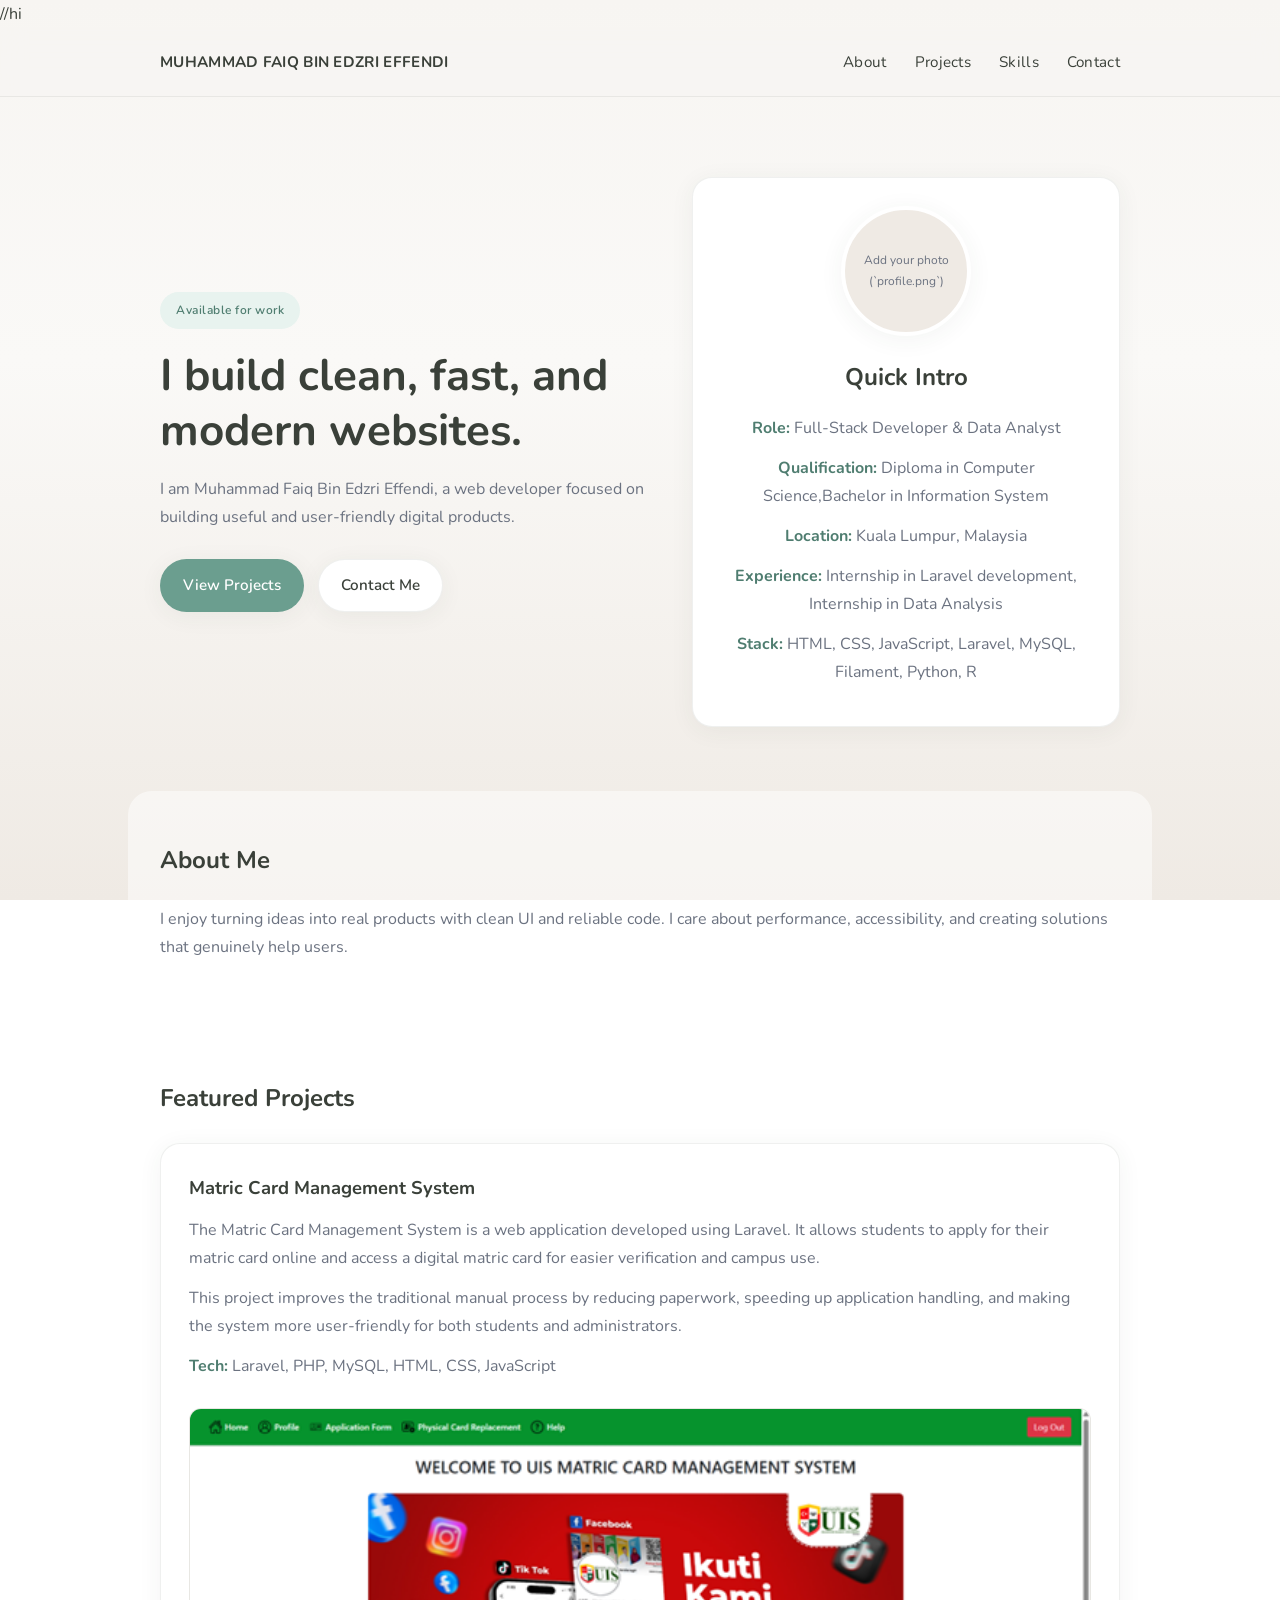
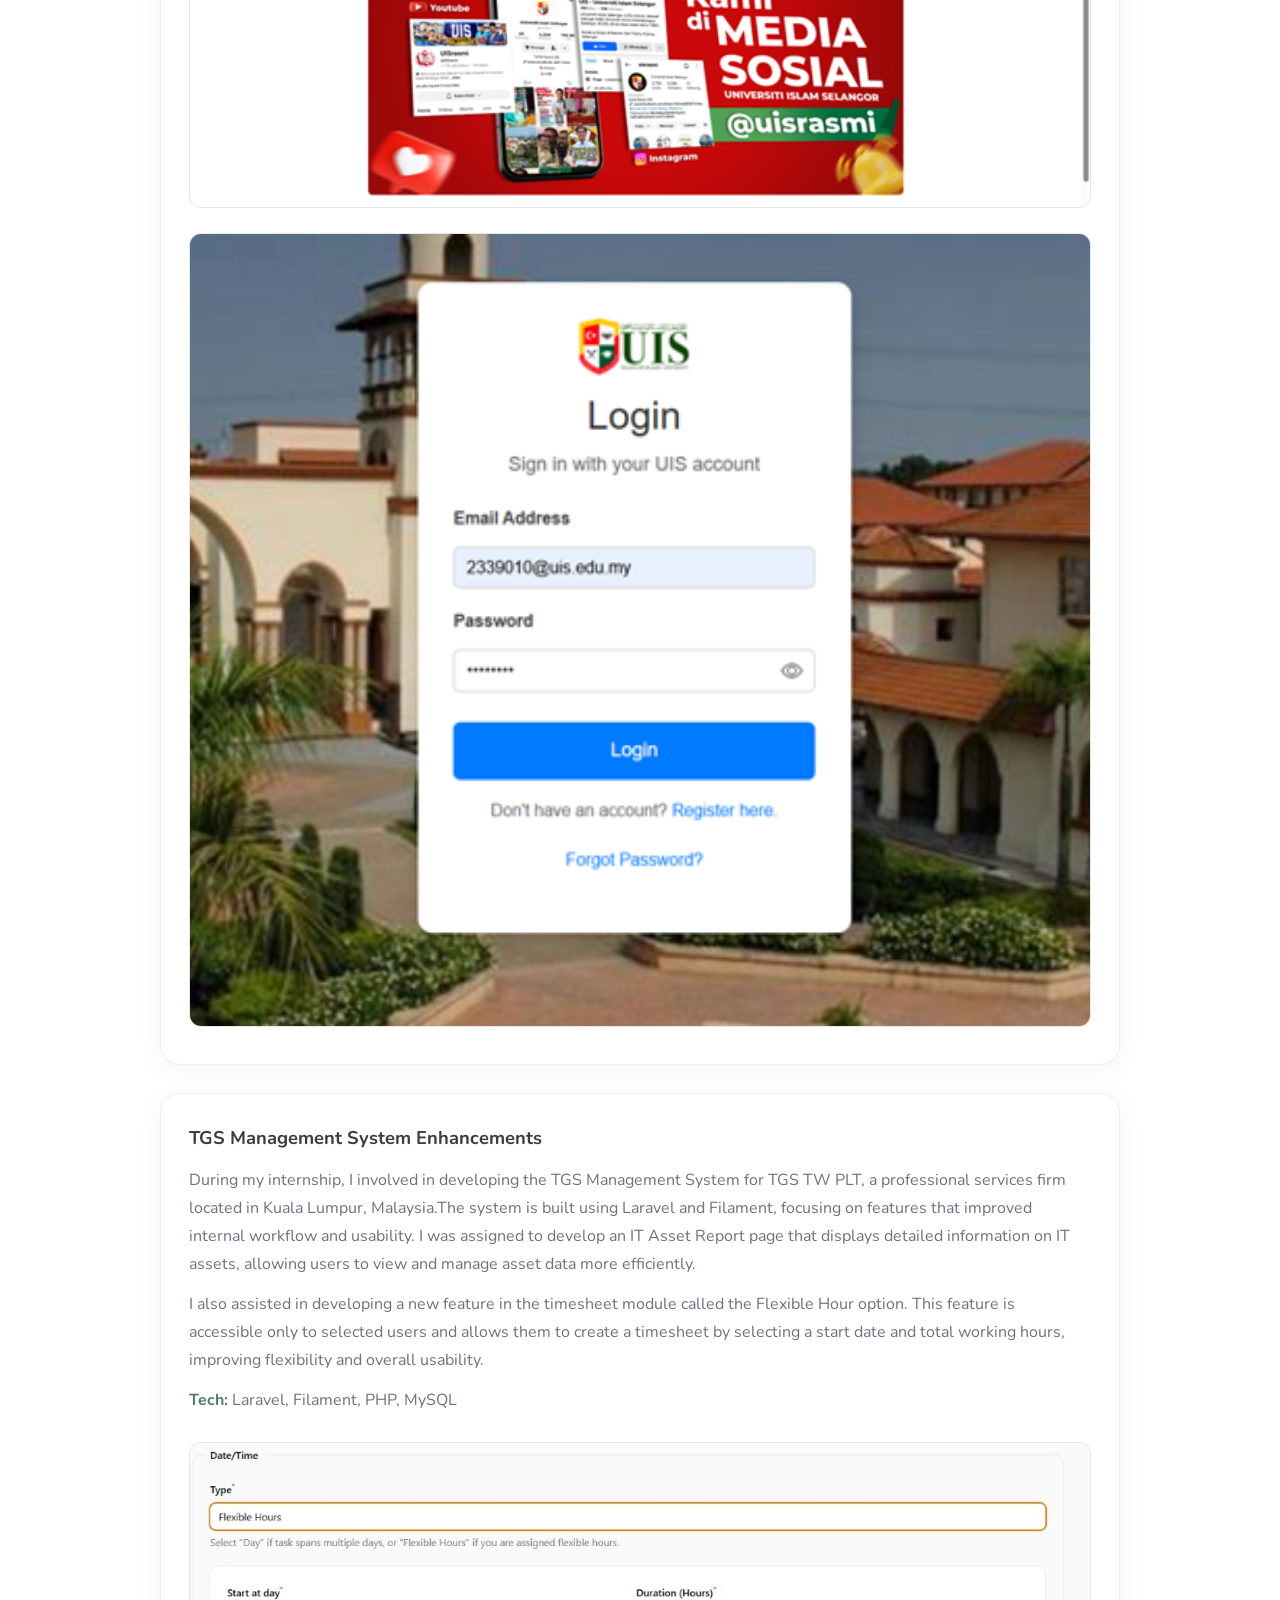
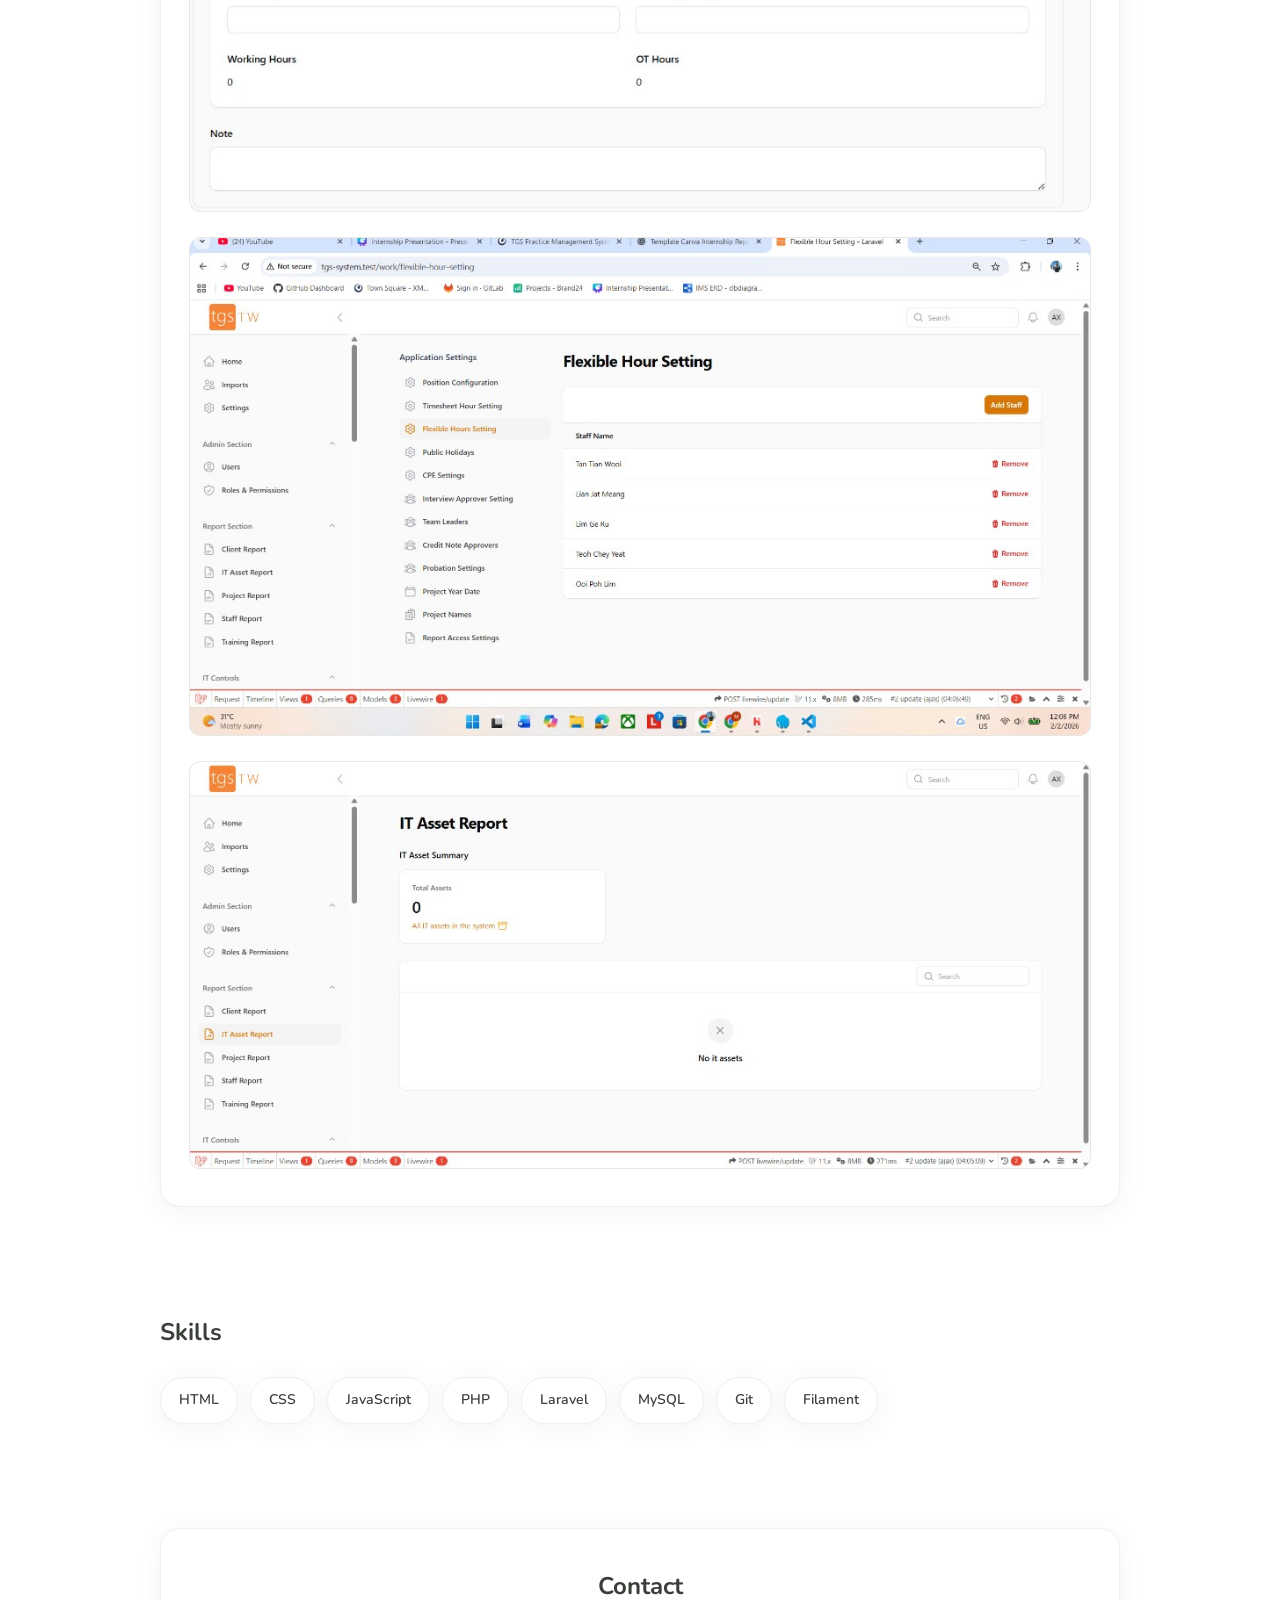
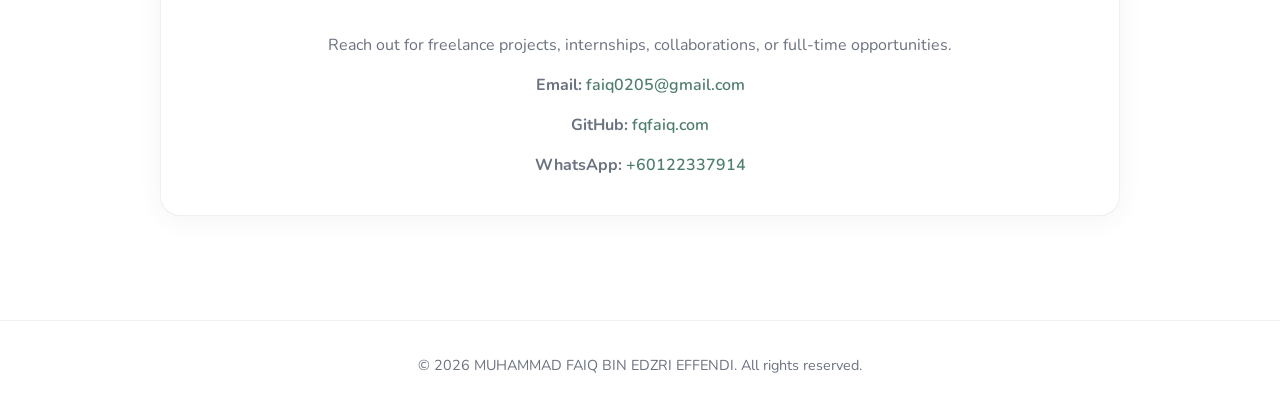
==== commit 7354972b: "Merge branch 'main' of https://github.com/fqfaiq/portfolio" ====
--- a/index.html
+++ b/index.html
@@ -1,6 +1,6 @@
 <!DOCTYPE html>
 <html lang="en">
-<head>
+<head>//hi
     <meta charset="UTF-8">
     <meta name="viewport" content="width=device-width, initial-scale=1.0">
     <title>Portfolio</title>
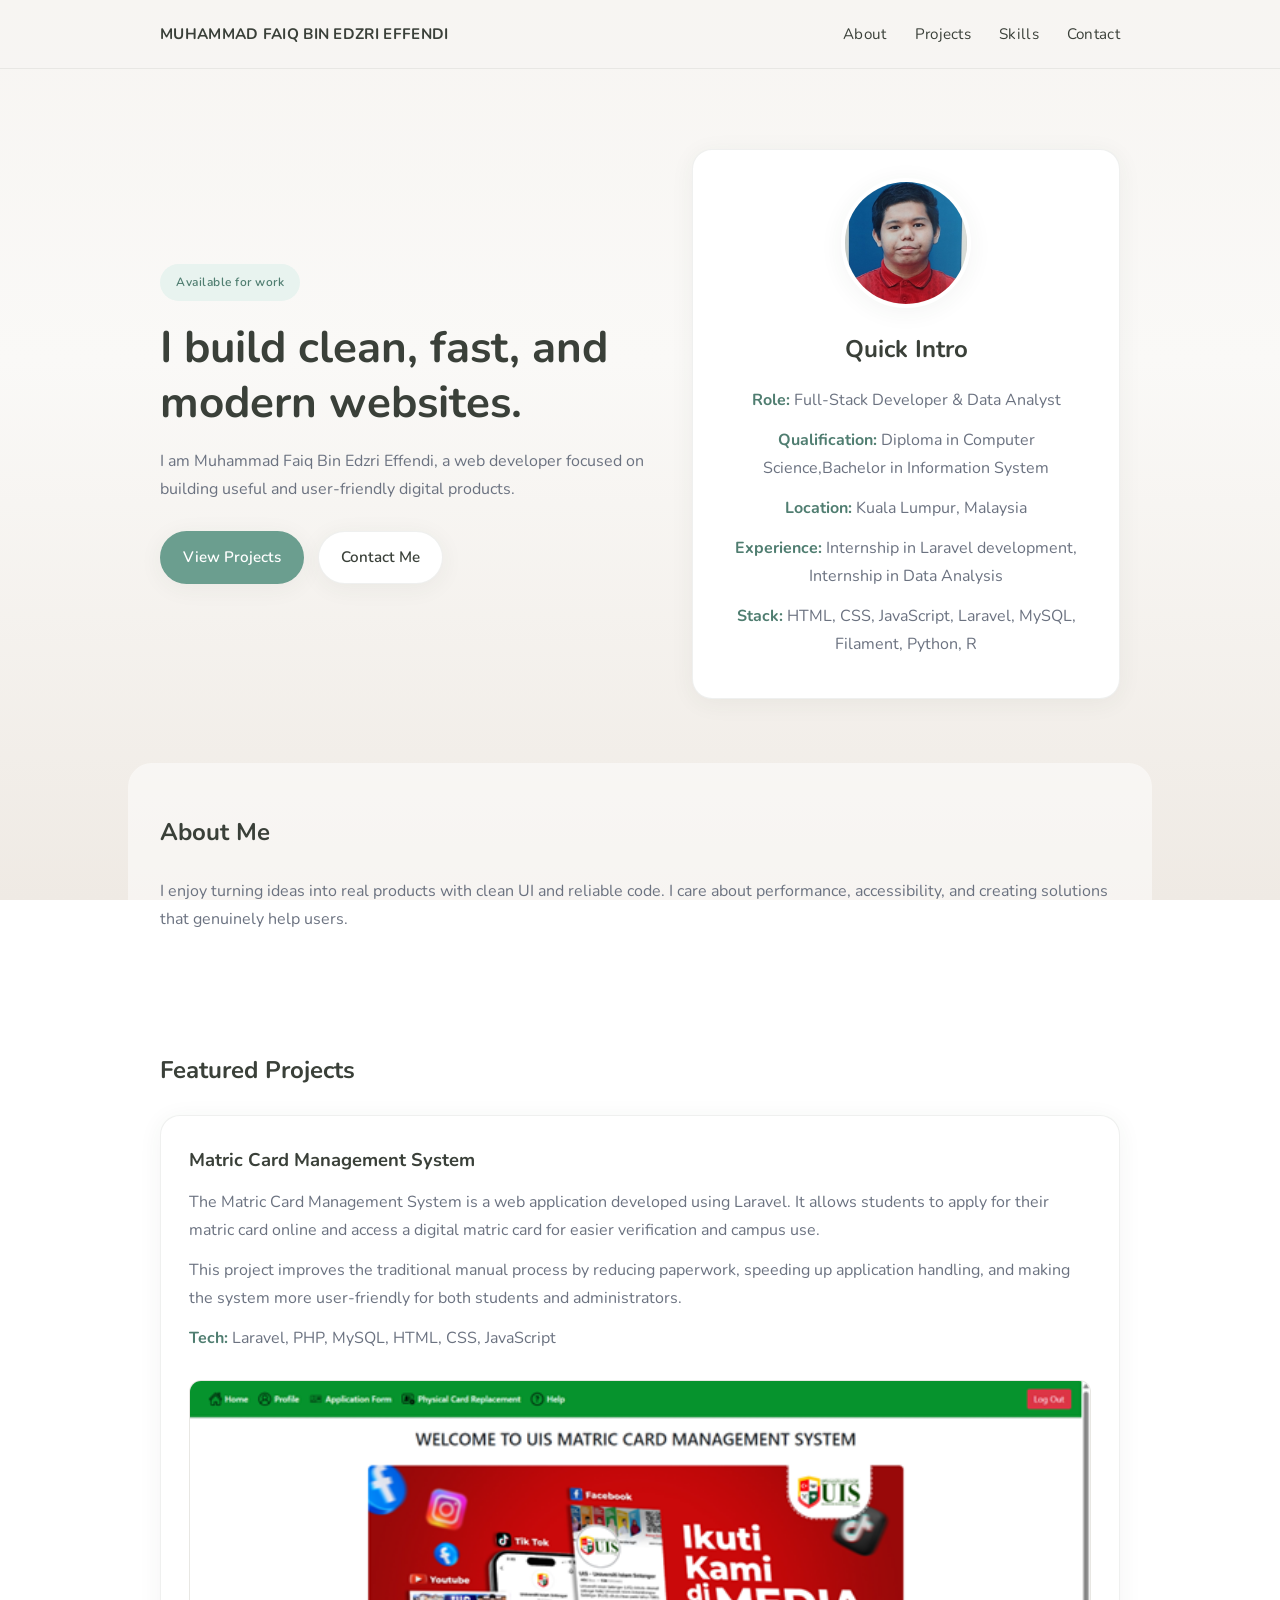
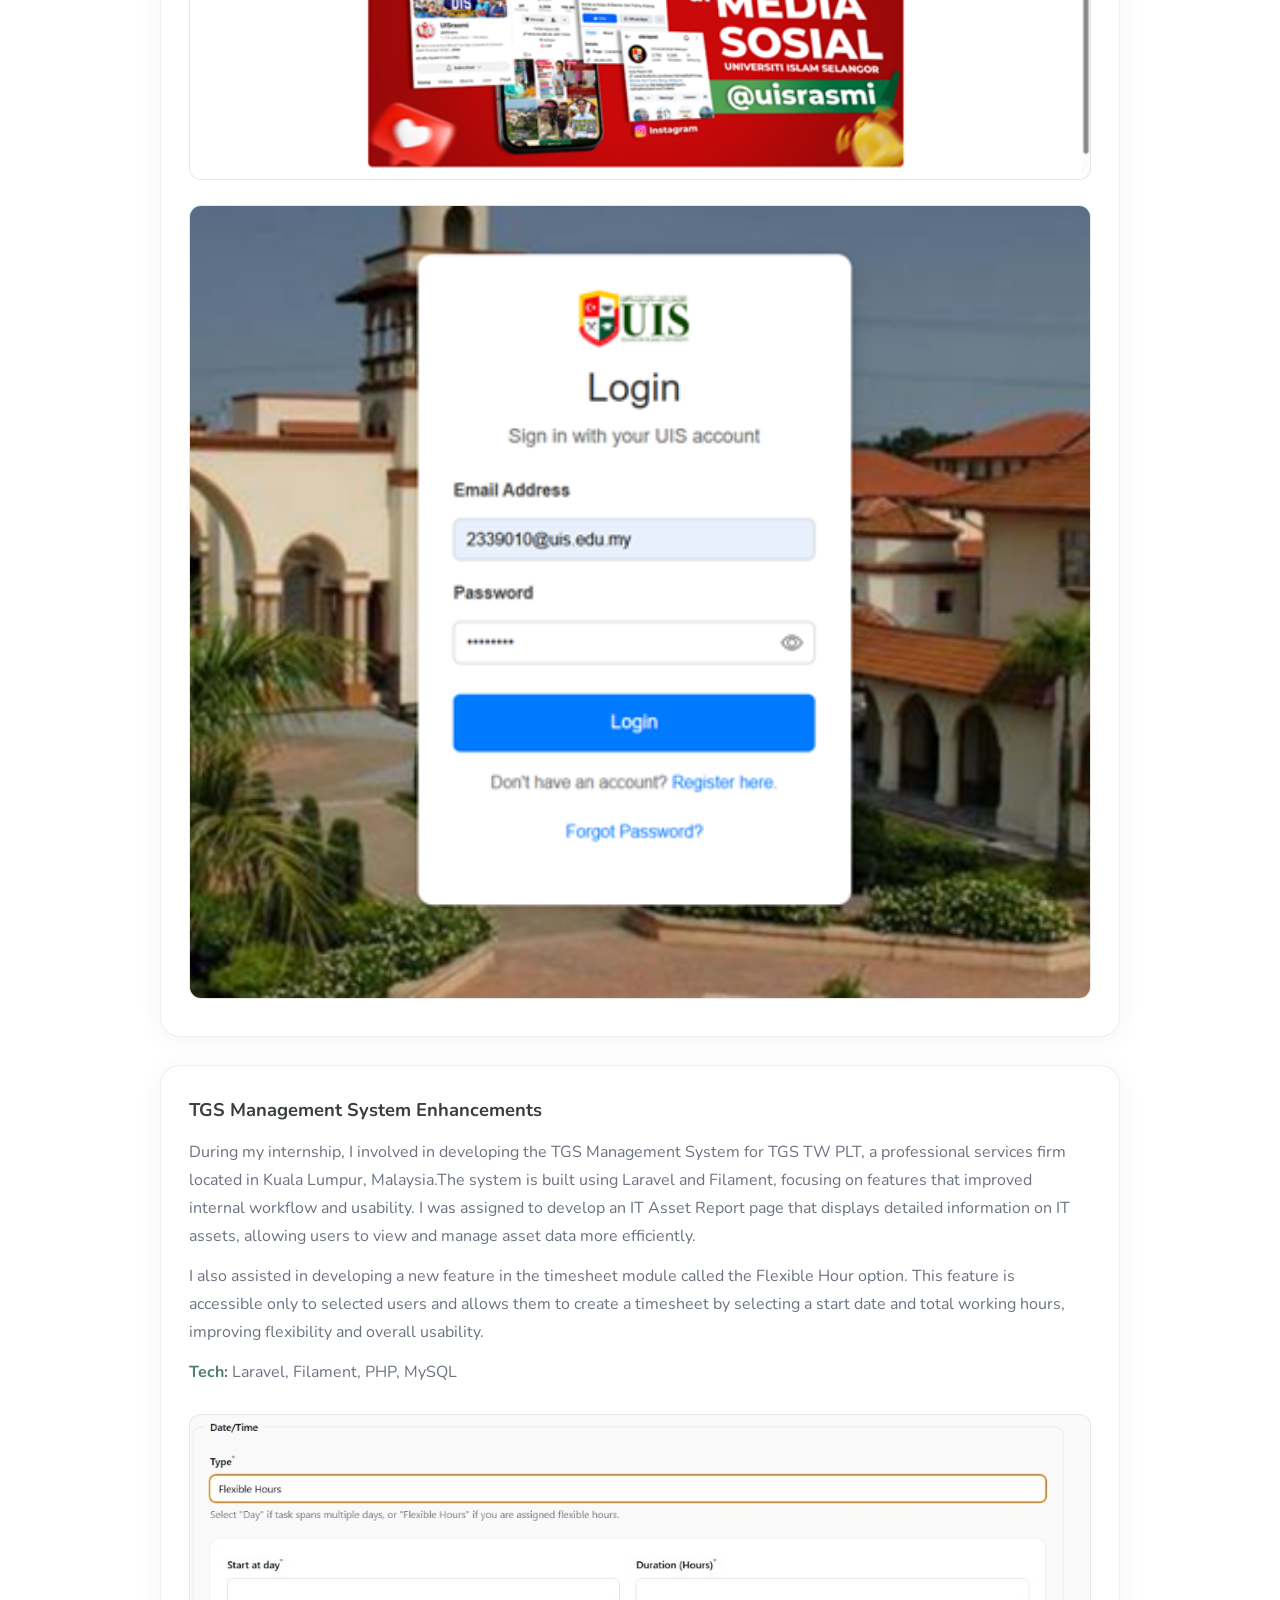
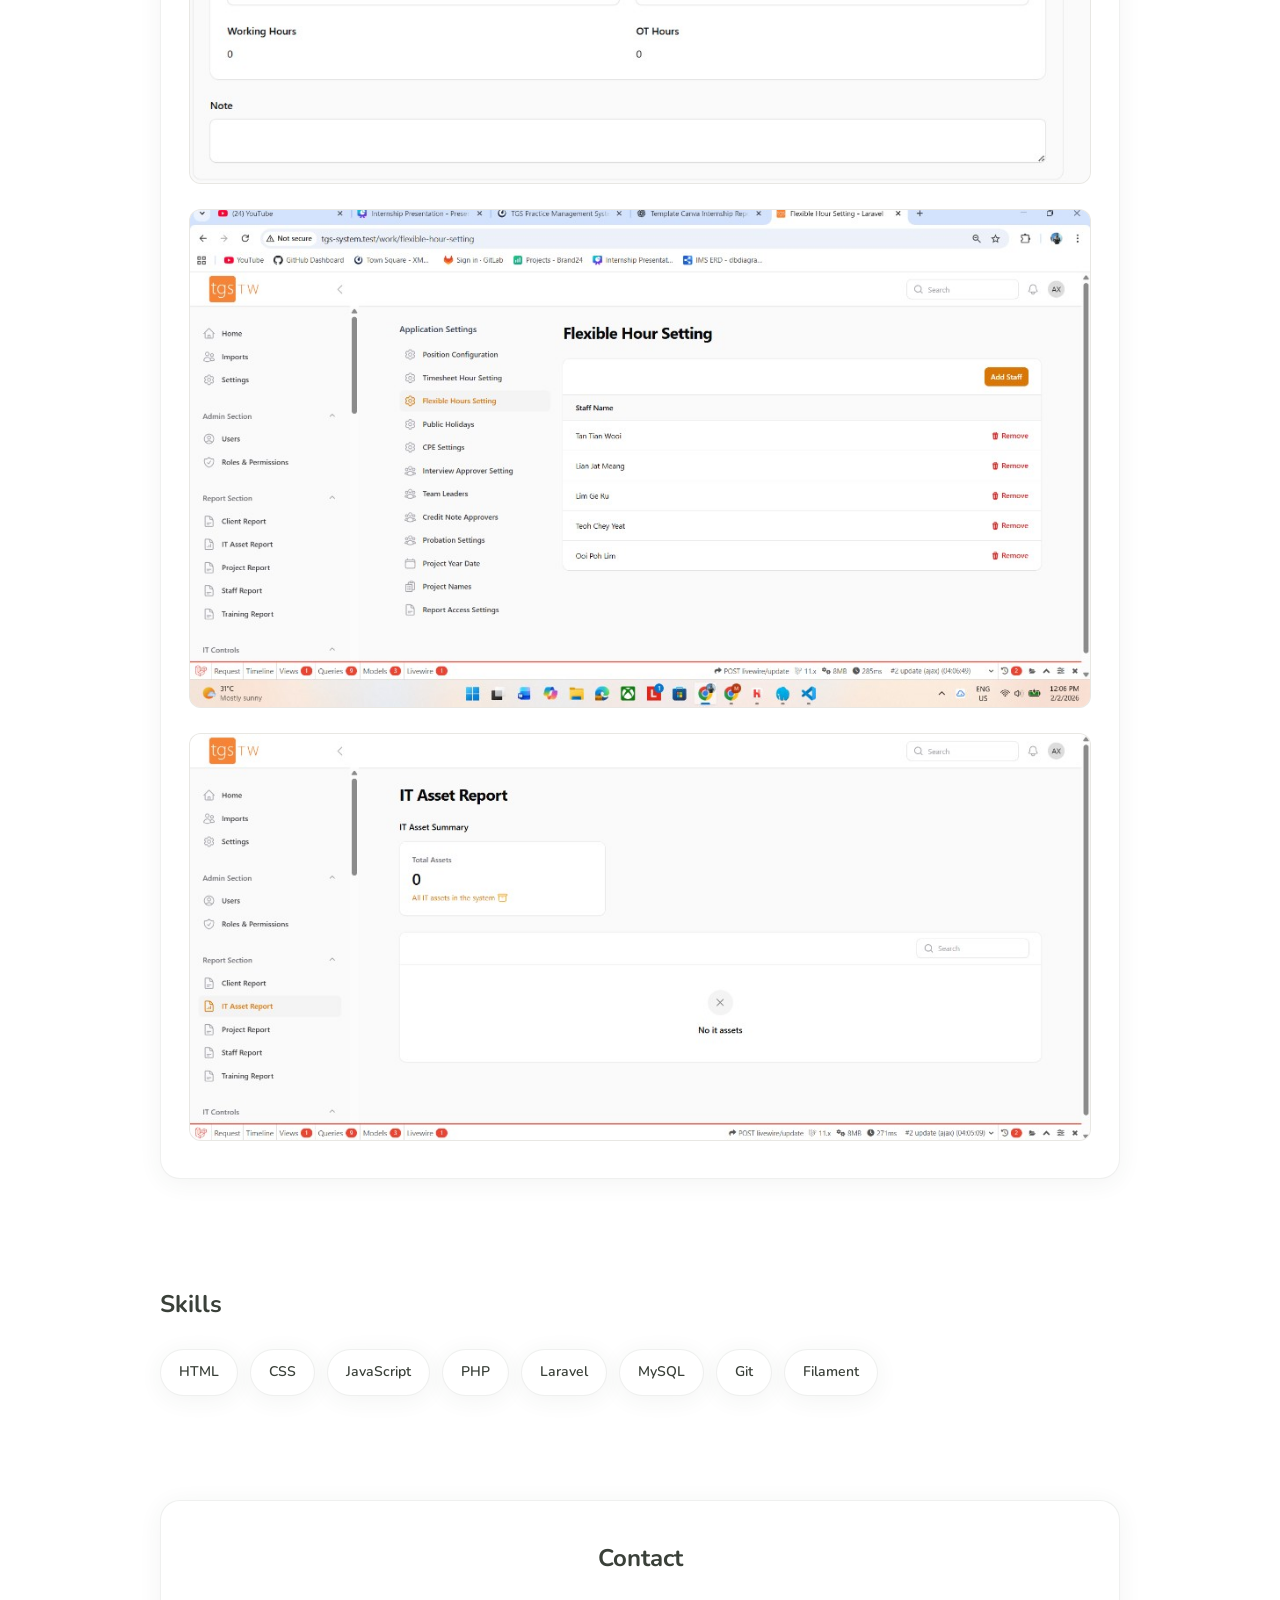
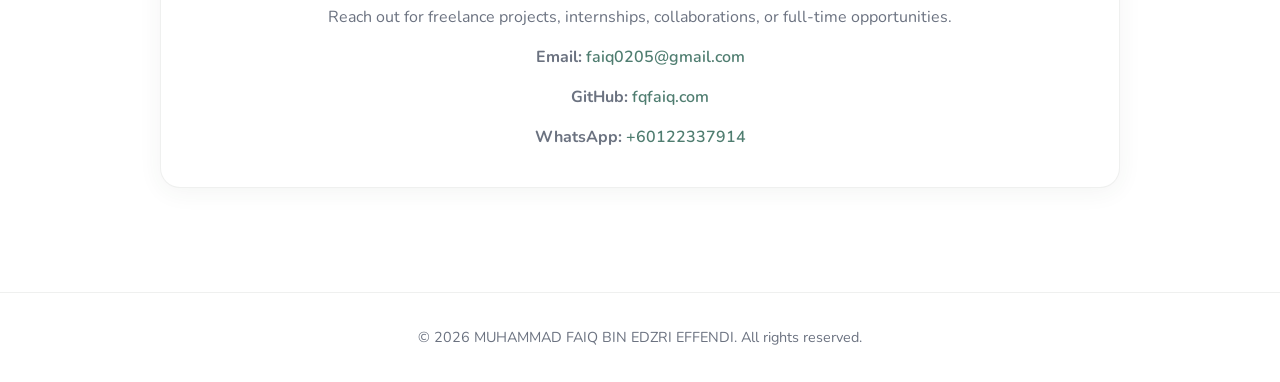
==== commit e8e000eb: "delete comment" ====
--- a/index.html
+++ b/index.html
@@ -1,6 +1,6 @@
 <!DOCTYPE html>
 <html lang="en">
-<head>//hi
+<head>
     <meta charset="UTF-8">
     <meta name="viewport" content="width=device-width, initial-scale=1.0">
     <title>Portfolio</title>
--- a/css/style.css
+++ b/css/style.css
@@ -35,7 +35,6 @@
     top: 0;
     background: rgba(247, 245, 242, 0.85);
     border-bottom: 1px solid var(--border);
-    backdrop-filter: blur(12px);
     z-index: 100;
 }
 
